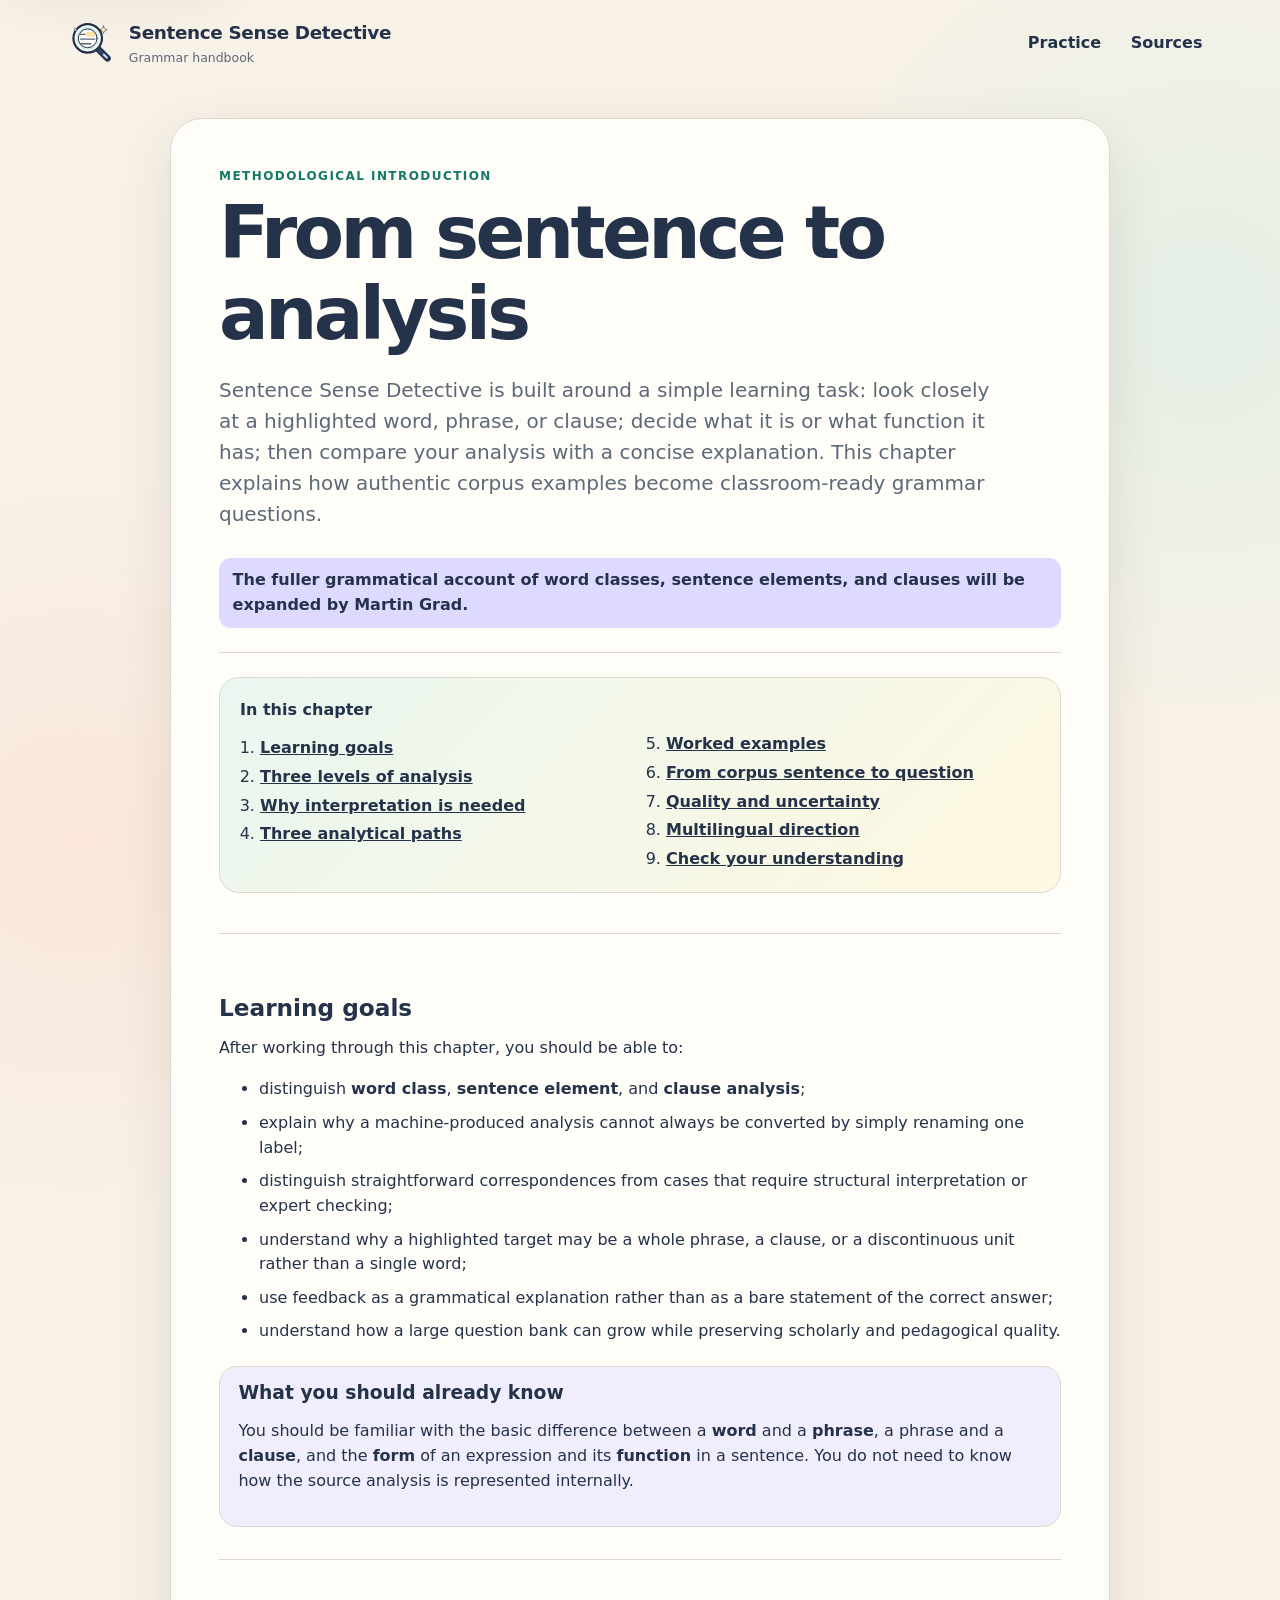
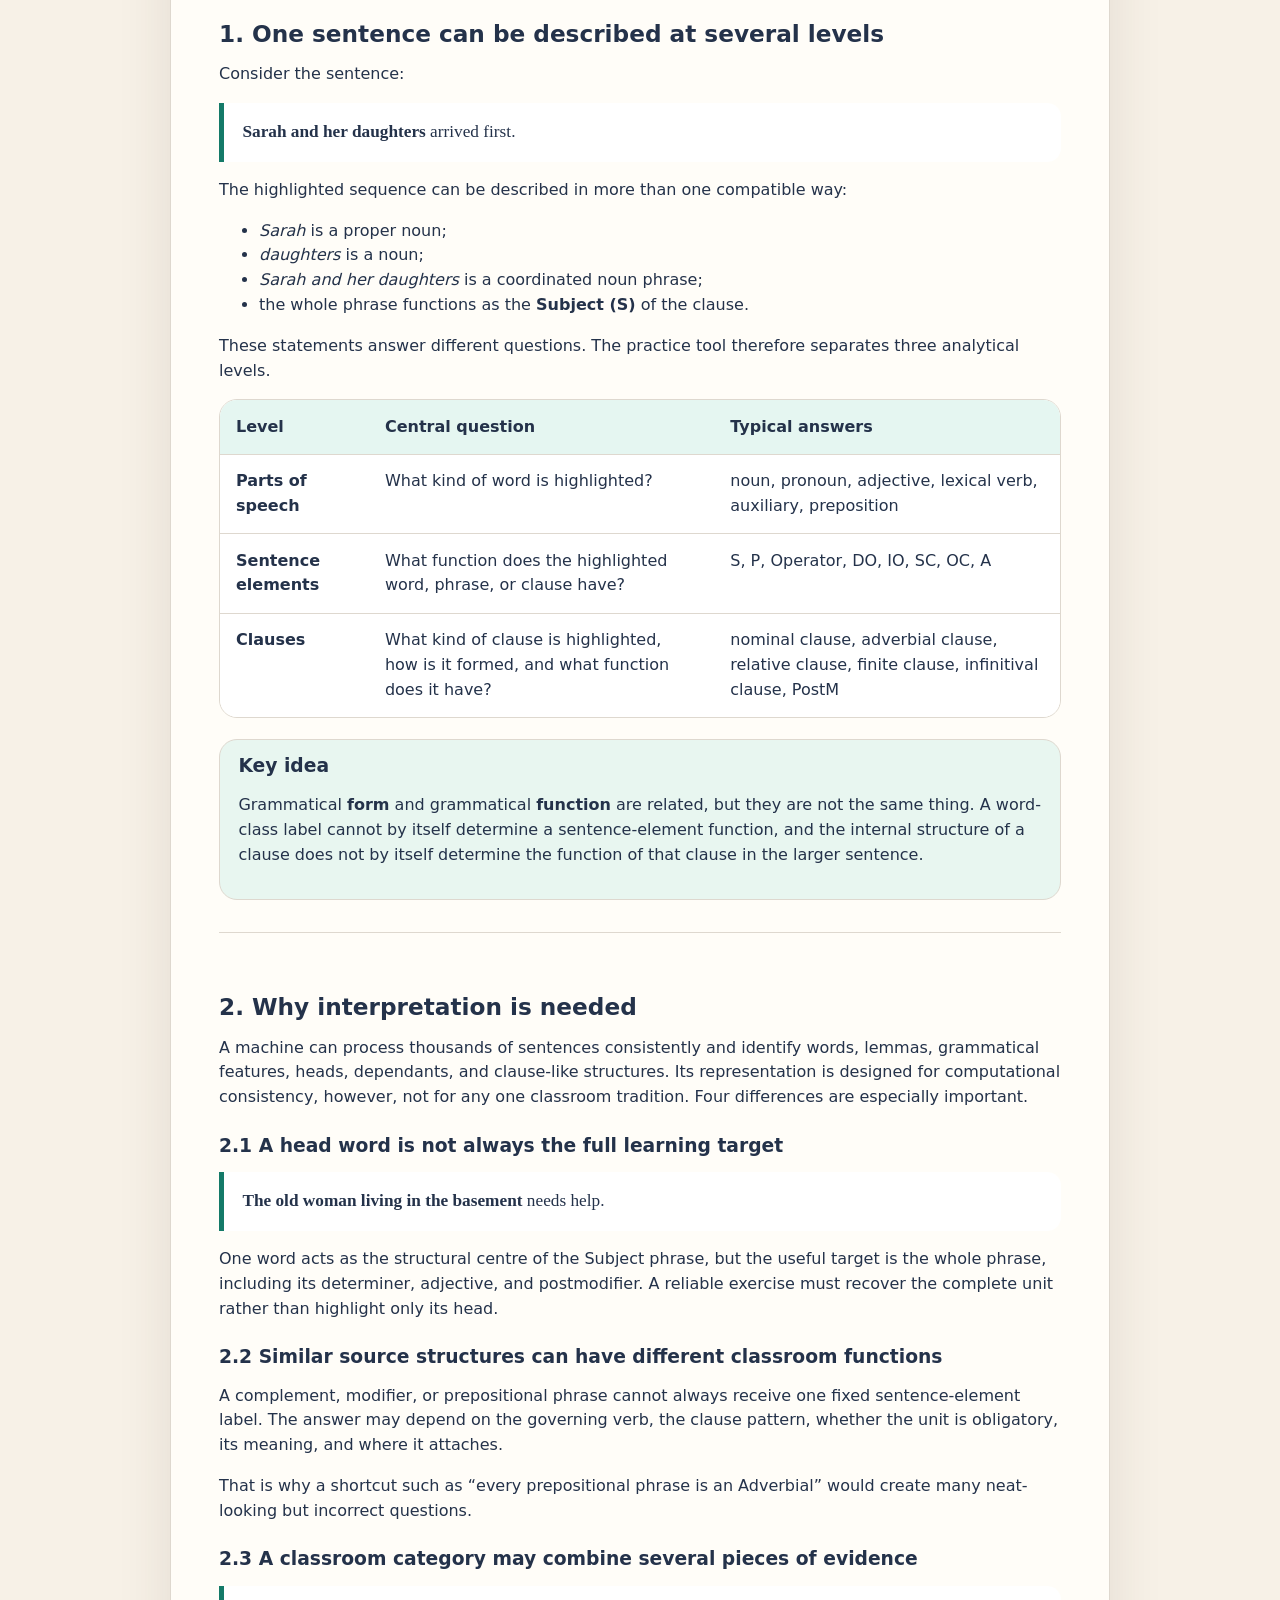
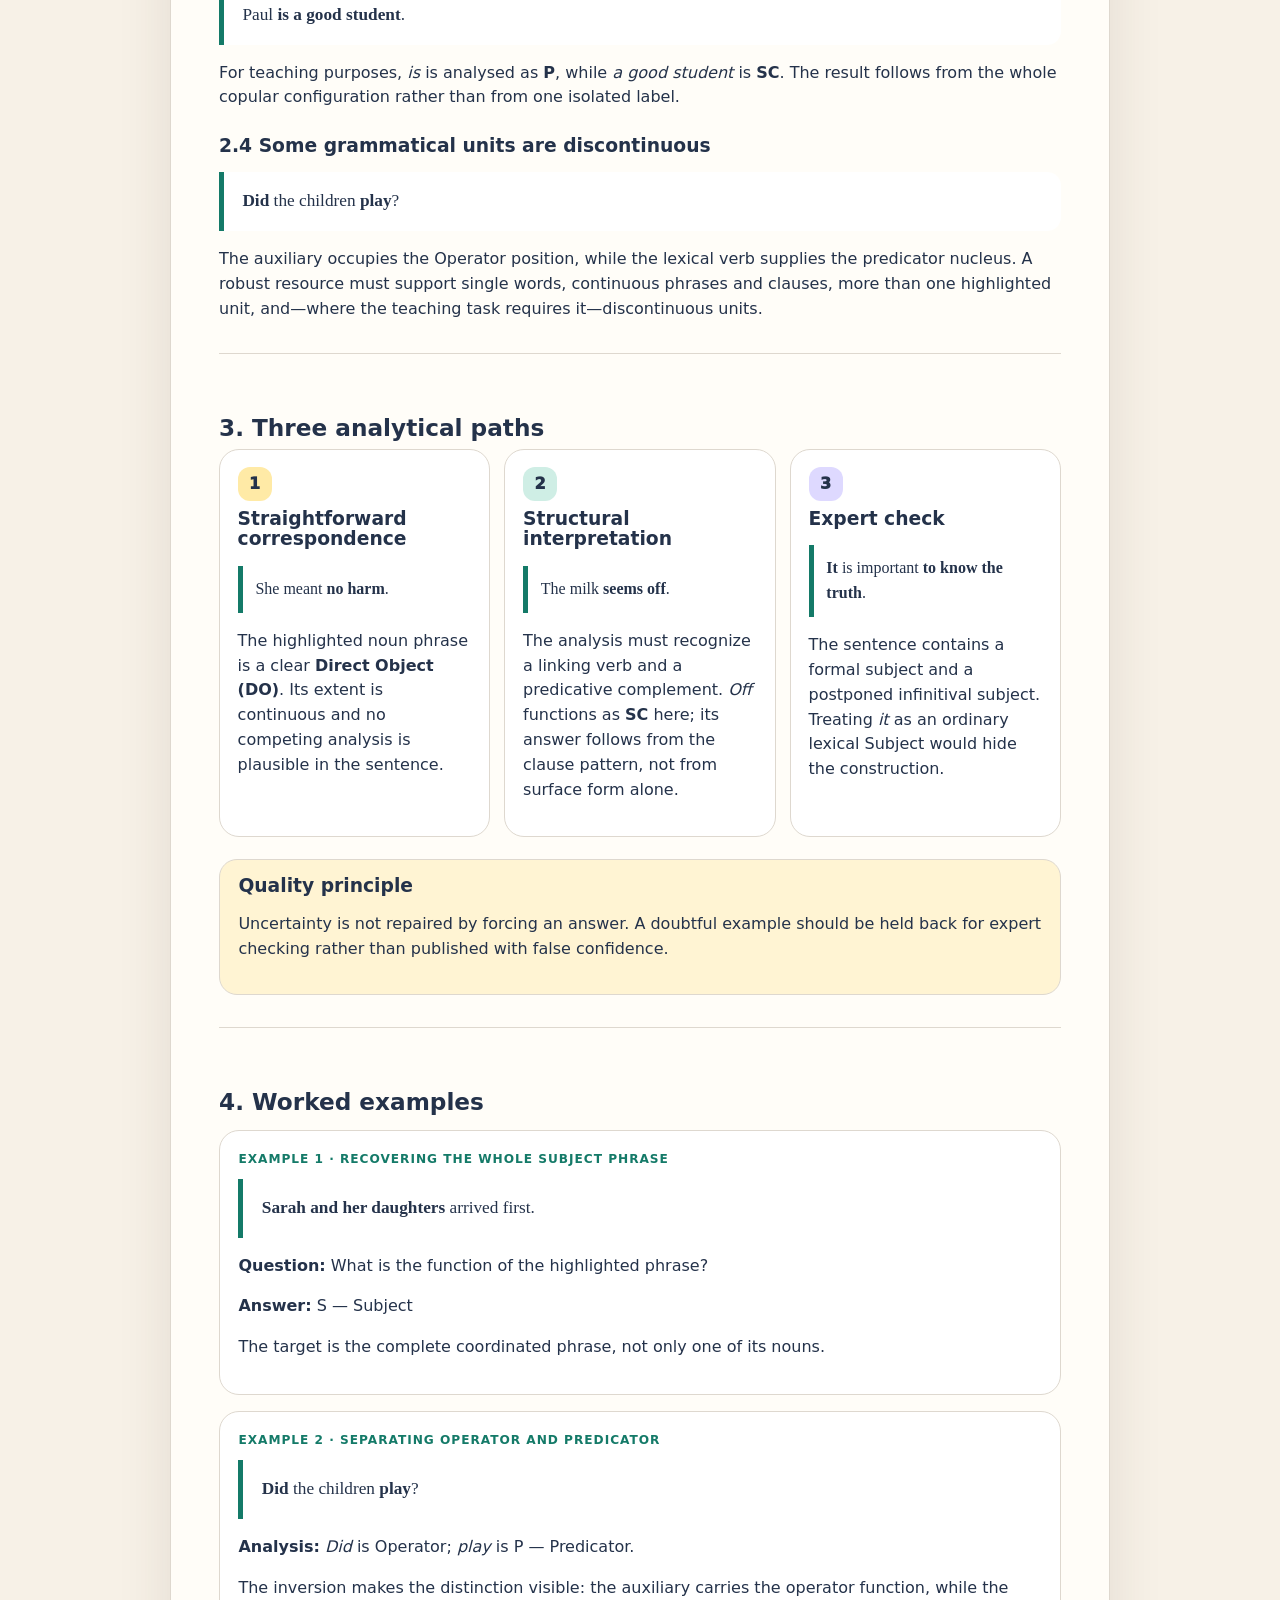
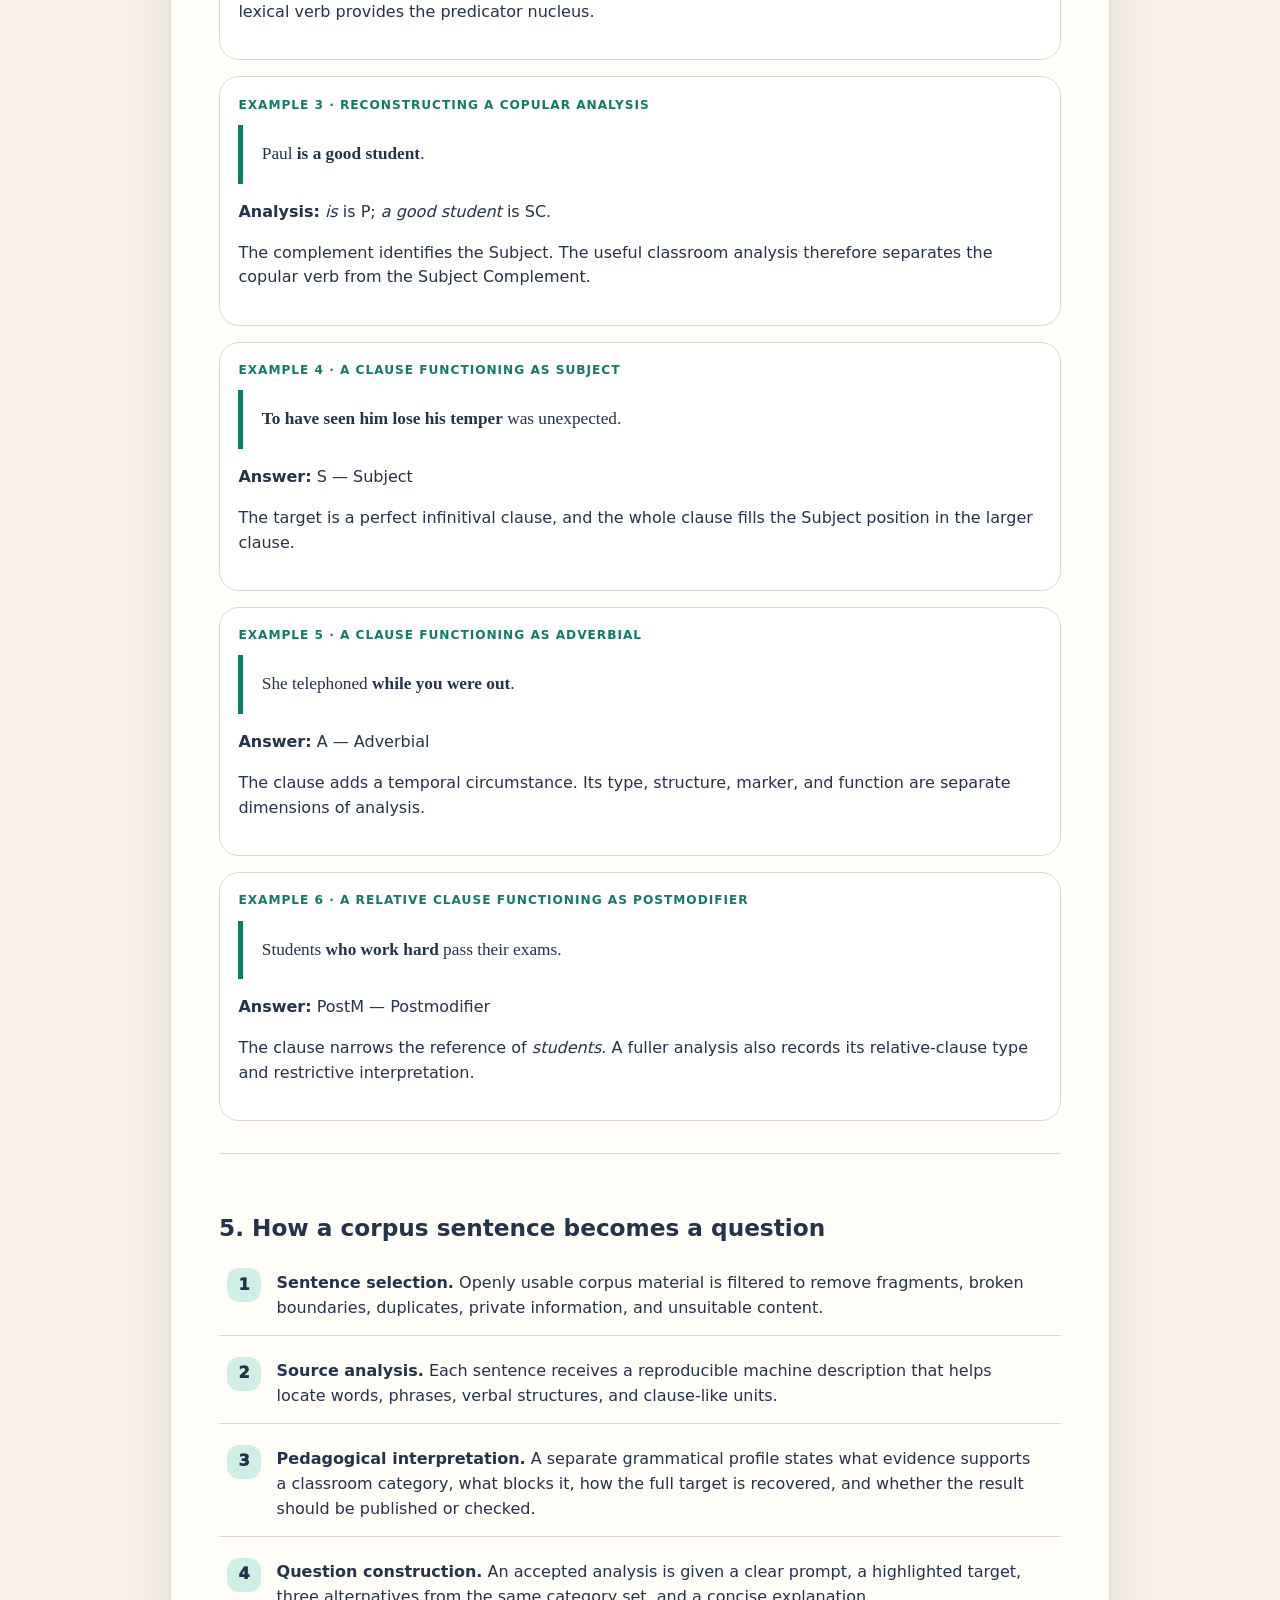
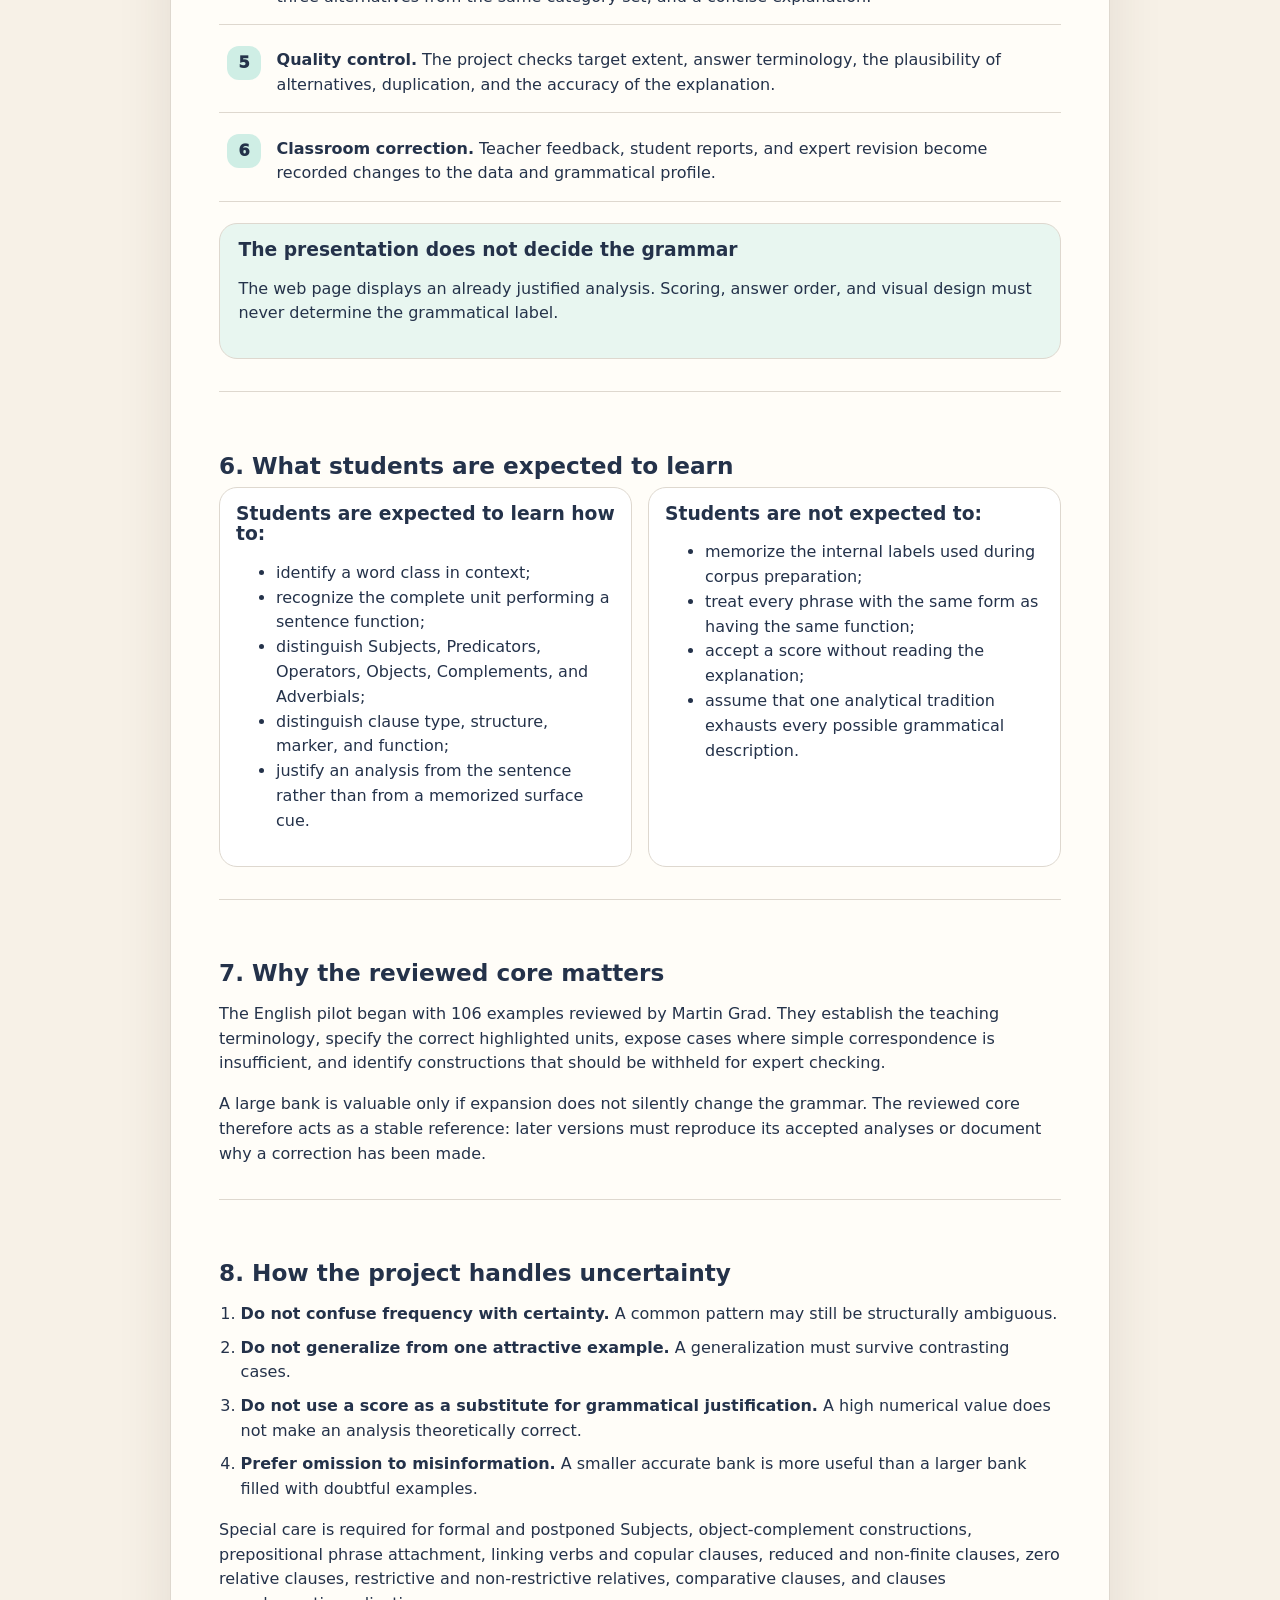
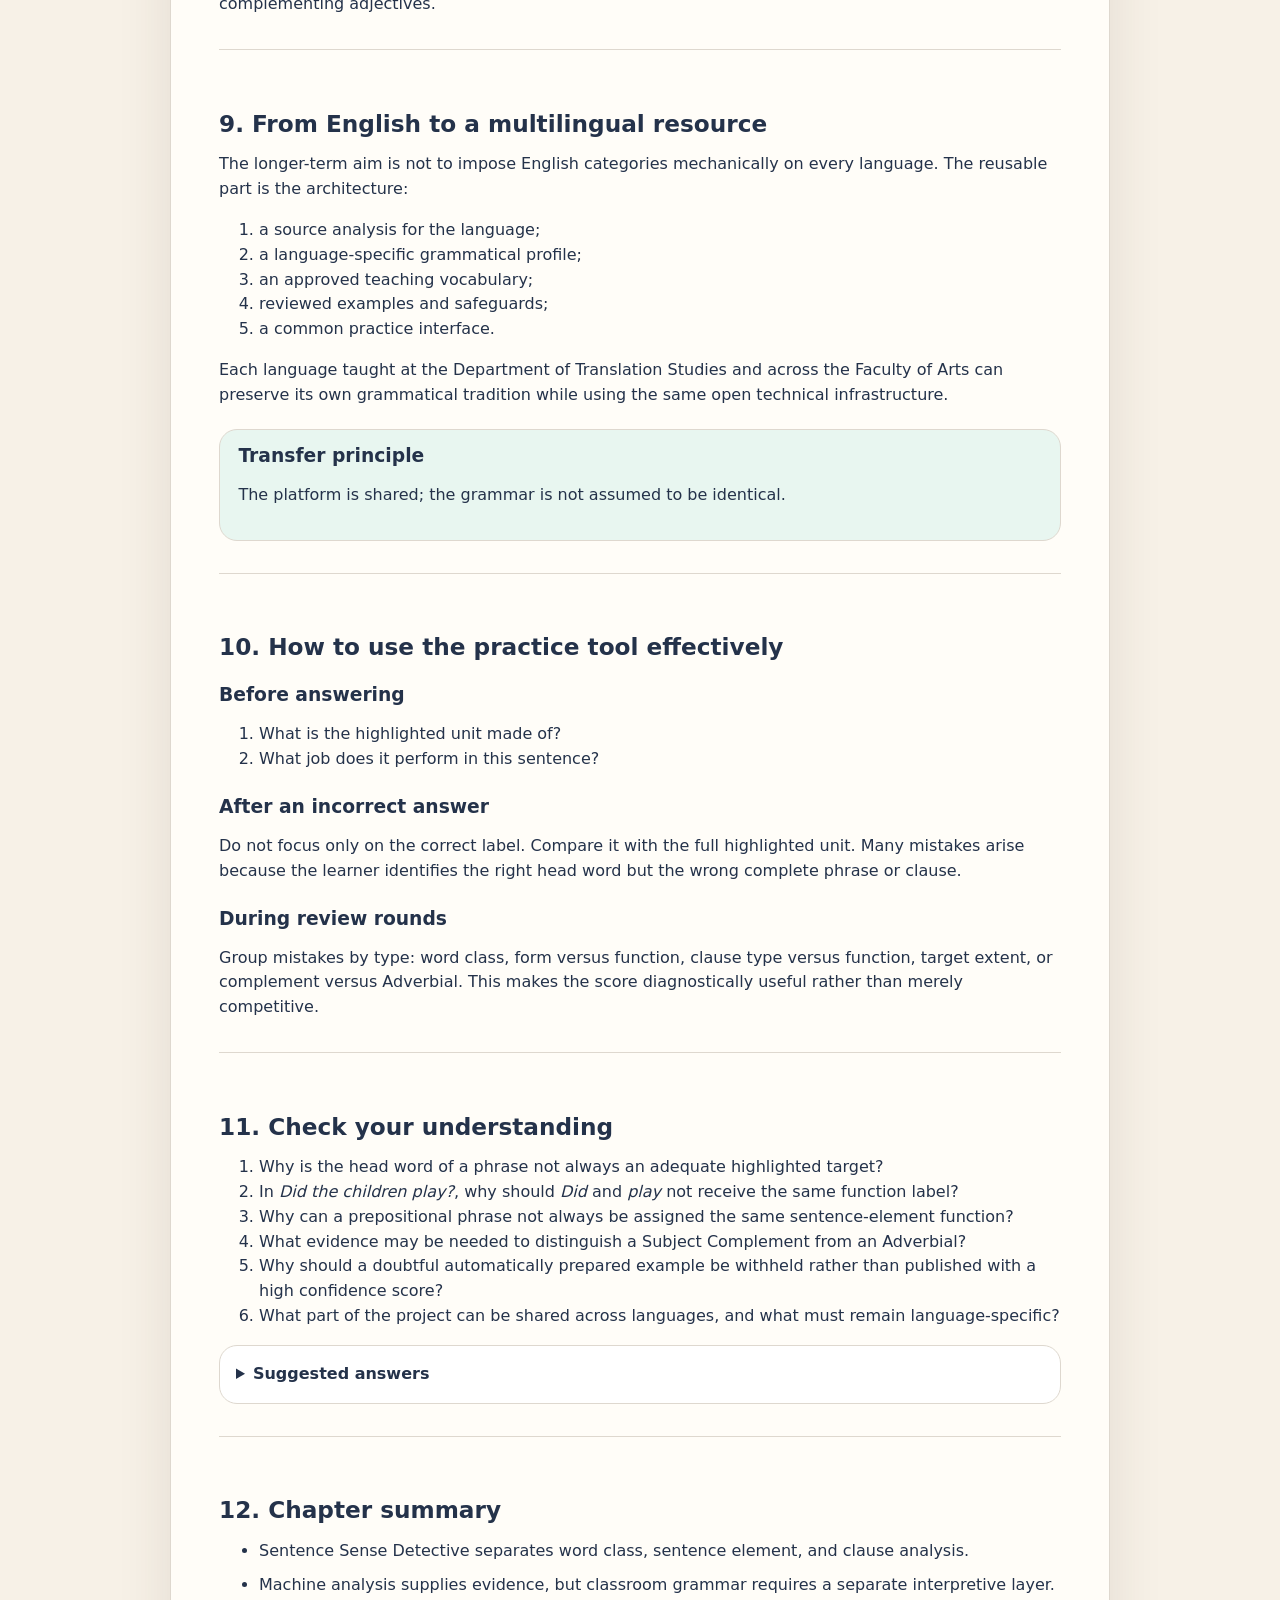
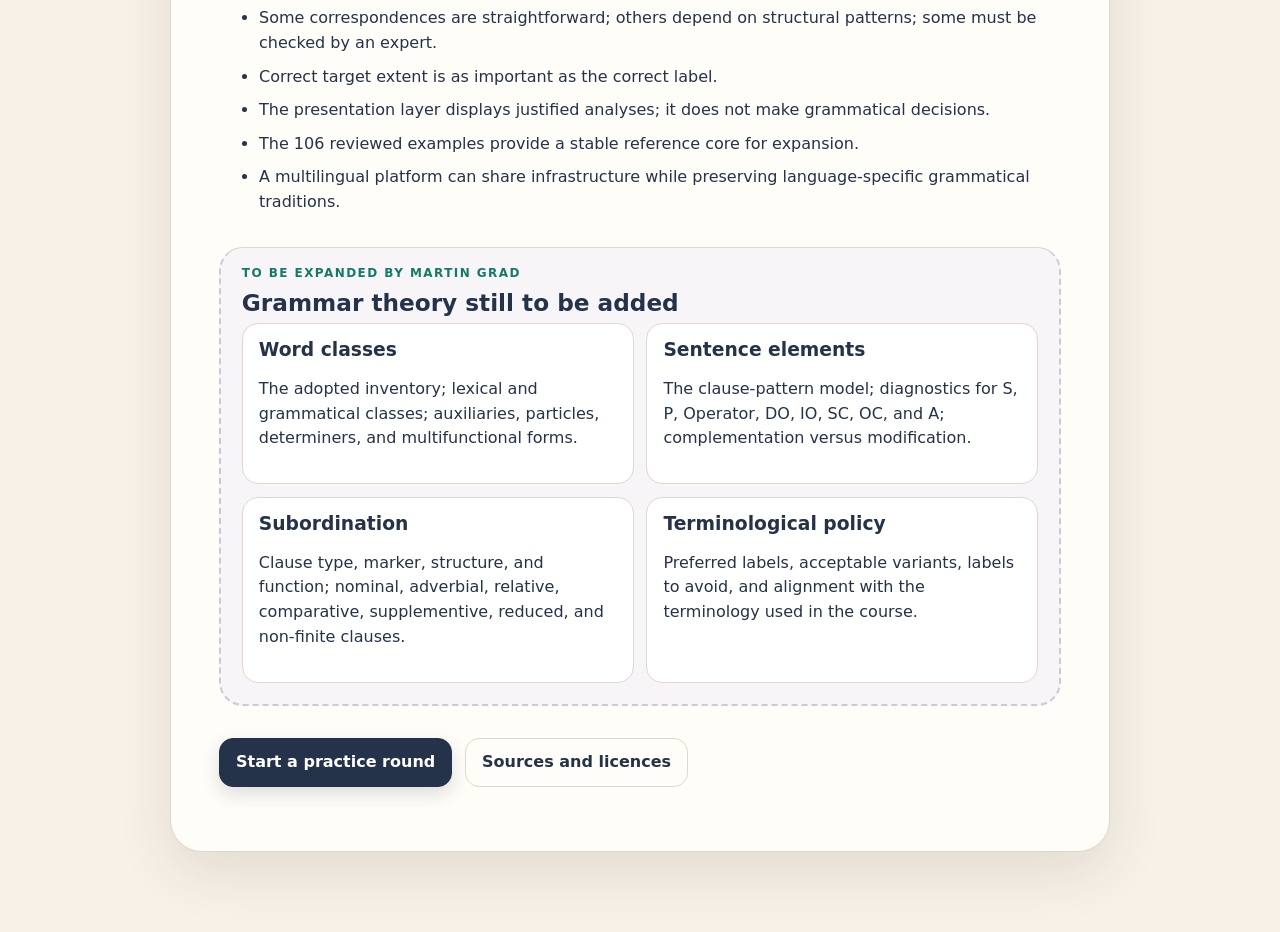
==== docs/handbook.html @ 8dfb4941 "Add student-facing grammar handbook" ====
<!doctype html>
<html lang="en">
<head>
  <meta charset="utf-8">
  <meta name="viewport" content="width=device-width, initial-scale=1">
  <meta name="description" content="A concise grammar handbook for Sentence Sense Detective: analytical levels, worked examples, quality principles, and study guidance.">
  <meta name="theme-color" content="#24324a">
  <title>Grammar handbook · Sentence Sense Detective</title>
  <link rel="icon" href="assets/brand/favicon.svg" type="image/svg+xml">
  <link rel="icon" href="assets/brand/favicon-32x32.png" sizes="32x32" type="image/png">
  <link rel="icon" href="assets/brand/favicon-16x16.png" sizes="16x16" type="image/png">
  <link rel="apple-touch-icon" href="assets/brand/apple-touch-icon.png">
  <link rel="manifest" href="assets/brand/site.webmanifest">
  <link rel="stylesheet" href="assets/styles.css?v=1.0.0">
  <link rel="stylesheet" href="assets/handbook.css?v=1.0.0">
</head>
<body>
  <a class="skip-link" href="#main">Skip to the handbook</a>

  <header class="topbar">
    <a class="brand" href="index.html" aria-label="Sentence Sense Detective home">
      <span class="brand-mark" aria-hidden="true">
        <img src="assets/brand/logo-mark.svg" alt="" width="48" height="48">
      </span>
      <span>
        <strong>Sentence Sense Detective</strong>
        <small>Grammar handbook</small>
      </span>
    </a>
    <div class="topbar-actions">
      <a class="text-button handbook-link" href="index.html">Practice</a>
      <a class="text-button handbook-link" href="credits.html">Sources</a>
    </div>
  </header>

  <main id="main" tabindex="-1">
    <article class="credits-card handbook-card">
      <header class="chapter-header">
        <p class="eyebrow">Methodological introduction</p>
        <h1>From sentence to analysis</h1>
        <p class="chapter-lead">Sentence Sense Detective is built around a simple learning task: look closely at a highlighted word, phrase, or clause; decide what it is or what function it has; then compare your analysis with a concise explanation. This chapter explains how authentic corpus examples become classroom-ready grammar questions.</p>
        <p class="chapter-note">The fuller grammatical account of word classes, sentence elements, and clauses will be expanded by Martin Grad.</p>
      </header>

      <nav class="chapter-nav" aria-label="Handbook contents">
        <strong>In this chapter</strong>
        <ol>
          <li><a href="#goals">Learning goals</a></li>
          <li><a href="#levels">Three levels of analysis</a></li>
          <li><a href="#interpretation">Why interpretation is needed</a></li>
          <li><a href="#paths">Three analytical paths</a></li>
          <li><a href="#examples">Worked examples</a></li>
          <li><a href="#workflow">From corpus sentence to question</a></li>
          <li><a href="#uncertainty">Quality and uncertainty</a></li>
          <li><a href="#multilingual">Multilingual direction</a></li>
          <li><a href="#self-check">Check your understanding</a></li>
        </ol>
      </nav>

      <section id="goals">
        <h2>Learning goals</h2>
        <p>After working through this chapter, you should be able to:</p>
        <ul class="goal-list">
          <li>distinguish <strong>word class</strong>, <strong>sentence element</strong>, and <strong>clause analysis</strong>;</li>
          <li>explain why a machine-produced analysis cannot always be converted by simply renaming one label;</li>
          <li>distinguish straightforward correspondences from cases that require structural interpretation or expert checking;</li>
          <li>understand why a highlighted target may be a whole phrase, a clause, or a discontinuous unit rather than a single word;</li>
          <li>use feedback as a grammatical explanation rather than as a bare statement of the correct answer;</li>
          <li>understand how a large question bank can grow while preserving scholarly and pedagogical quality.</li>
        </ul>

        <aside class="chapter-box reminder-box">
          <h3>What you should already know</h3>
          <p>You should be familiar with the basic difference between a <strong>word</strong> and a <strong>phrase</strong>, a phrase and a <strong>clause</strong>, and the <strong>form</strong> of an expression and its <strong>function</strong> in a sentence. You do not need to know how the source analysis is represented internally.</p>
        </aside>
      </section>

      <section id="levels">
        <h2>1. One sentence can be described at several levels</h2>
        <p>Consider the sentence:</p>
        <blockquote><strong>Sarah and her daughters</strong> arrived first.</blockquote>
        <p>The highlighted sequence can be described in more than one compatible way:</p>
        <ul>
          <li><em>Sarah</em> is a proper noun;</li>
          <li><em>daughters</em> is a noun;</li>
          <li><em>Sarah and her daughters</em> is a coordinated noun phrase;</li>
          <li>the whole phrase functions as the <strong>Subject (S)</strong> of the clause.</li>
        </ul>
        <p>These statements answer different questions. The practice tool therefore separates three analytical levels.</p>

        <div class="table-wrap" role="region" aria-label="Analytical levels" tabindex="0">
          <table class="handbook-table">
            <thead>
              <tr><th>Level</th><th>Central question</th><th>Typical answers</th></tr>
            </thead>
            <tbody>
              <tr><td><strong>Parts of speech</strong></td><td>What kind of word is highlighted?</td><td>noun, pronoun, adjective, lexical verb, auxiliary, preposition</td></tr>
              <tr><td><strong>Sentence elements</strong></td><td>What function does the highlighted word, phrase, or clause have?</td><td>S, P, Operator, DO, IO, SC, OC, A</td></tr>
              <tr><td><strong>Clauses</strong></td><td>What kind of clause is highlighted, how is it formed, and what function does it have?</td><td>nominal clause, adverbial clause, relative clause, finite clause, infinitival clause, PostM</td></tr>
            </tbody>
          </table>
        </div>

        <aside class="chapter-box key-box">
          <h3>Key idea</h3>
          <p>Grammatical <strong>form</strong> and grammatical <strong>function</strong> are related, but they are not the same thing. A word-class label cannot by itself determine a sentence-element function, and the internal structure of a clause does not by itself determine the function of that clause in the larger sentence.</p>
        </aside>
      </section>

      <section id="interpretation">
        <h2>2. Why interpretation is needed</h2>
        <p>A machine can process thousands of sentences consistently and identify words, lemmas, grammatical features, heads, dependants, and clause-like structures. Its representation is designed for computational consistency, however, not for any one classroom tradition. Four differences are especially important.</p>

        <h3>2.1 A head word is not always the full learning target</h3>
        <blockquote><strong>The old woman living in the basement</strong> needs help.</blockquote>
        <p>One word acts as the structural centre of the Subject phrase, but the useful target is the whole phrase, including its determiner, adjective, and postmodifier. A reliable exercise must recover the complete unit rather than highlight only its head.</p>

        <h3>2.2 Similar source structures can have different classroom functions</h3>
        <p>A complement, modifier, or prepositional phrase cannot always receive one fixed sentence-element label. The answer may depend on the governing verb, the clause pattern, whether the unit is obligatory, its meaning, and where it attaches.</p>
        <p>That is why a shortcut such as “every prepositional phrase is an Adverbial” would create many neat-looking but incorrect questions.</p>

        <h3>2.3 A classroom category may combine several pieces of evidence</h3>
        <blockquote>Paul <strong>is</strong> <strong>a good student</strong>.</blockquote>
        <p>For teaching purposes, <em>is</em> is analysed as <strong>P</strong>, while <em>a good student</em> is <strong>SC</strong>. The result follows from the whole copular configuration rather than from one isolated label.</p>

        <h3>2.4 Some grammatical units are discontinuous</h3>
        <blockquote><strong>Did</strong> the children <strong>play</strong>?</blockquote>
        <p>The auxiliary occupies the Operator position, while the lexical verb supplies the predicator nucleus. A robust resource must support single words, continuous phrases and clauses, more than one highlighted unit, and—where the teaching task requires it—discontinuous units.</p>
      </section>

      <section id="paths">
        <h2>3. Three analytical paths</h2>
        <div class="path-grid">
          <article class="path-card">
            <span class="path-number">1</span>
            <h3>Straightforward correspondence</h3>
            <blockquote>She meant <strong>no harm</strong>.</blockquote>
            <p>The highlighted noun phrase is a clear <strong>Direct Object (DO)</strong>. Its extent is continuous and no competing analysis is plausible in the sentence.</p>
          </article>
          <article class="path-card">
            <span class="path-number">2</span>
            <h3>Structural interpretation</h3>
            <blockquote>The milk <strong>seems</strong> <strong>off</strong>.</blockquote>
            <p>The analysis must recognize a linking verb and a predicative complement. <em>Off</em> functions as <strong>SC</strong> here; its answer follows from the clause pattern, not from surface form alone.</p>
          </article>
          <article class="path-card">
            <span class="path-number">3</span>
            <h3>Expert check</h3>
            <blockquote><strong>It</strong> is important <strong>to know the truth</strong>.</blockquote>
            <p>The sentence contains a formal subject and a postponed infinitival subject. Treating <em>it</em> as an ordinary lexical Subject would hide the construction.</p>
          </article>
        </div>

        <aside class="chapter-box caution-box">
          <h3>Quality principle</h3>
          <p>Uncertainty is not repaired by forcing an answer. A doubtful example should be held back for expert checking rather than published with false confidence.</p>
        </aside>
      </section>

      <section id="examples">
        <h2>4. Worked examples</h2>

        <article class="worked-example">
          <p class="example-label">Example 1 · Recovering the whole Subject phrase</p>
          <blockquote><strong>Sarah and her daughters</strong> arrived first.</blockquote>
          <p><strong>Question:</strong> What is the function of the highlighted phrase?</p>
          <p><strong>Answer:</strong> S — Subject</p>
          <p>The target is the complete coordinated phrase, not only one of its nouns.</p>
        </article>

        <article class="worked-example">
          <p class="example-label">Example 2 · Separating Operator and Predicator</p>
          <blockquote><strong>Did</strong> the children <strong>play</strong>?</blockquote>
          <p><strong>Analysis:</strong> <em>Did</em> is Operator; <em>play</em> is P — Predicator.</p>
          <p>The inversion makes the distinction visible: the auxiliary carries the operator function, while the lexical verb provides the predicator nucleus.</p>
        </article>

        <article class="worked-example">
          <p class="example-label">Example 3 · Reconstructing a copular analysis</p>
          <blockquote>Paul <strong>is</strong> <strong>a good student</strong>.</blockquote>
          <p><strong>Analysis:</strong> <em>is</em> is P; <em>a good student</em> is SC.</p>
          <p>The complement identifies the Subject. The useful classroom analysis therefore separates the copular verb from the Subject Complement.</p>
        </article>

        <article class="worked-example">
          <p class="example-label">Example 4 · A clause functioning as Subject</p>
          <blockquote><strong>To have seen him lose his temper</strong> was unexpected.</blockquote>
          <p><strong>Answer:</strong> S — Subject</p>
          <p>The target is a perfect infinitival clause, and the whole clause fills the Subject position in the larger clause.</p>
        </article>

        <article class="worked-example">
          <p class="example-label">Example 5 · A clause functioning as Adverbial</p>
          <blockquote>She telephoned <strong>while you were out</strong>.</blockquote>
          <p><strong>Answer:</strong> A — Adverbial</p>
          <p>The clause adds a temporal circumstance. Its type, structure, marker, and function are separate dimensions of analysis.</p>
        </article>

        <article class="worked-example">
          <p class="example-label">Example 6 · A relative clause functioning as Postmodifier</p>
          <blockquote>Students <strong>who work hard</strong> pass their exams.</blockquote>
          <p><strong>Answer:</strong> PostM — Postmodifier</p>
          <p>The clause narrows the reference of <em>students</em>. A fuller analysis also records its relative-clause type and restrictive interpretation.</p>
        </article>
      </section>

      <section id="workflow">
        <h2>5. How a corpus sentence becomes a question</h2>
        <ol class="stage-list">
          <li><strong>Sentence selection.</strong> Openly usable corpus material is filtered to remove fragments, broken boundaries, duplicates, private information, and unsuitable content.</li>
          <li><strong>Source analysis.</strong> Each sentence receives a reproducible machine description that helps locate words, phrases, verbal structures, and clause-like units.</li>
          <li><strong>Pedagogical interpretation.</strong> A separate grammatical profile states what evidence supports a classroom category, what blocks it, how the full target is recovered, and whether the result should be published or checked.</li>
          <li><strong>Question construction.</strong> An accepted analysis is given a clear prompt, a highlighted target, three alternatives from the same category set, and a concise explanation.</li>
          <li><strong>Quality control.</strong> The project checks target extent, answer terminology, the plausibility of alternatives, duplication, and the accuracy of the explanation.</li>
          <li><strong>Classroom correction.</strong> Teacher feedback, student reports, and expert revision become recorded changes to the data and grammatical profile.</li>
        </ol>

        <aside class="chapter-box key-box">
          <h3>The presentation does not decide the grammar</h3>
          <p>The web page displays an already justified analysis. Scoring, answer order, and visual design must never determine the grammatical label.</p>
        </aside>
      </section>

      <section>
        <h2>6. What students are expected to learn</h2>
        <div class="two-column-list">
          <div>
            <h3>Students are expected to learn how to:</h3>
            <ul>
              <li>identify a word class in context;</li>
              <li>recognize the complete unit performing a sentence function;</li>
              <li>distinguish Subjects, Predicators, Operators, Objects, Complements, and Adverbials;</li>
              <li>distinguish clause type, structure, marker, and function;</li>
              <li>justify an analysis from the sentence rather than from a memorized surface cue.</li>
            </ul>
          </div>
          <div>
            <h3>Students are not expected to:</h3>
            <ul>
              <li>memorize the internal labels used during corpus preparation;</li>
              <li>treat every phrase with the same form as having the same function;</li>
              <li>accept a score without reading the explanation;</li>
              <li>assume that one analytical tradition exhausts every possible grammatical description.</li>
            </ul>
          </div>
        </div>
      </section>

      <section>
        <h2>7. Why the reviewed core matters</h2>
        <p>The English pilot began with 106 examples reviewed by Martin Grad. They establish the teaching terminology, specify the correct highlighted units, expose cases where simple correspondence is insufficient, and identify constructions that should be withheld for expert checking.</p>
        <p>A large bank is valuable only if expansion does not silently change the grammar. The reviewed core therefore acts as a stable reference: later versions must reproduce its accepted analyses or document why a correction has been made.</p>
      </section>

      <section id="uncertainty">
        <h2>8. How the project handles uncertainty</h2>
        <ol class="principle-list">
          <li><strong>Do not confuse frequency with certainty.</strong> A common pattern may still be structurally ambiguous.</li>
          <li><strong>Do not generalize from one attractive example.</strong> A generalization must survive contrasting cases.</li>
          <li><strong>Do not use a score as a substitute for grammatical justification.</strong> A high numerical value does not make an analysis theoretically correct.</li>
          <li><strong>Prefer omission to misinformation.</strong> A smaller accurate bank is more useful than a larger bank filled with doubtful examples.</li>
        </ol>
        <p>Special care is required for formal and postponed Subjects, object-complement constructions, prepositional phrase attachment, linking verbs and copular clauses, reduced and non-finite clauses, zero relative clauses, restrictive and non-restrictive relatives, comparative clauses, and clauses complementing adjectives.</p>
      </section>

      <section id="multilingual">
        <h2>9. From English to a multilingual resource</h2>
        <p>The longer-term aim is not to impose English categories mechanically on every language. The reusable part is the architecture:</p>
        <ol>
          <li>a source analysis for the language;</li>
          <li>a language-specific grammatical profile;</li>
          <li>an approved teaching vocabulary;</li>
          <li>reviewed examples and safeguards;</li>
          <li>a common practice interface.</li>
        </ol>
        <p>Each language taught at the Department of Translation Studies and across the Faculty of Arts can preserve its own grammatical tradition while using the same open technical infrastructure.</p>
        <aside class="chapter-box key-box">
          <h3>Transfer principle</h3>
          <p>The platform is shared; the grammar is not assumed to be identical.</p>
        </aside>
      </section>

      <section>
        <h2>10. How to use the practice tool effectively</h2>
        <h3>Before answering</h3>
        <ol>
          <li>What is the highlighted unit made of?</li>
          <li>What job does it perform in this sentence?</li>
        </ol>
        <h3>After an incorrect answer</h3>
        <p>Do not focus only on the correct label. Compare it with the full highlighted unit. Many mistakes arise because the learner identifies the right head word but the wrong complete phrase or clause.</p>
        <h3>During review rounds</h3>
        <p>Group mistakes by type: word class, form versus function, clause type versus function, target extent, or complement versus Adverbial. This makes the score diagnostically useful rather than merely competitive.</p>
      </section>

      <section id="self-check">
        <h2>11. Check your understanding</h2>
        <ol>
          <li>Why is the head word of a phrase not always an adequate highlighted target?</li>
          <li>In <em>Did the children play?</em>, why should <em>Did</em> and <em>play</em> not receive the same function label?</li>
          <li>Why can a prepositional phrase not always be assigned the same sentence-element function?</li>
          <li>What evidence may be needed to distinguish a Subject Complement from an Adverbial?</li>
          <li>Why should a doubtful automatically prepared example be withheld rather than published with a high confidence score?</li>
          <li>What part of the project can be shared across languages, and what must remain language-specific?</li>
        </ol>
        <details class="answer-details">
          <summary>Suggested answers</summary>
          <ol>
            <li>The pedagogical unit is often the full phrase, including modifiers and complements, while the source analysis may identify only its head.</li>
            <li><em>Did</em> occupies the Operator position, while <em>play</em> is the lexical Predicator.</li>
            <li>Its function depends on attachment, the governing verb, obligatoriness, meaning, and the wider clause structure.</li>
            <li>The governing verb, the relationship between the phrase and the Subject, and the role of the phrase in completing the clause pattern.</li>
            <li>A numerical score describes system behaviour, not grammatical truth; uncertain constructions require expert judgement.</li>
            <li>The corpus-processing and practice architecture can be shared, while terminology, constructions, reviewed examples, and explanations must be developed for each language.</li>
          </ol>
        </details>
      </section>

      <section>
        <h2>12. Chapter summary</h2>
        <ul class="summary-list">
          <li>Sentence Sense Detective separates word class, sentence element, and clause analysis.</li>
          <li>Machine analysis supplies evidence, but classroom grammar requires a separate interpretive layer.</li>
          <li>Some correspondences are straightforward; others depend on structural patterns; some must be checked by an expert.</li>
          <li>Correct target extent is as important as the correct label.</li>
          <li>The presentation layer displays justified analyses; it does not make grammatical decisions.</li>
          <li>The 106 reviewed examples provide a stable reference core for expansion.</li>
          <li>A multilingual platform can share infrastructure while preserving language-specific grammatical traditions.</li>
        </ul>
      </section>

      <section class="martin-section">
        <p class="eyebrow">To be expanded by Martin Grad</p>
        <h2>Grammar theory still to be added</h2>
        <div class="martin-grid">
          <article><h3>Word classes</h3><p>The adopted inventory; lexical and grammatical classes; auxiliaries, particles, determiners, and multifunctional forms.</p></article>
          <article><h3>Sentence elements</h3><p>The clause-pattern model; diagnostics for S, P, Operator, DO, IO, SC, OC, and A; complementation versus modification.</p></article>
          <article><h3>Subordination</h3><p>Clause type, marker, structure, and function; nominal, adverbial, relative, comparative, supplementive, reduced, and non-finite clauses.</p></article>
          <article><h3>Terminological policy</h3><p>Preferred labels, acceptable variants, labels to avoid, and alignment with the terminology used in the course.</p></article>
        </div>
      </section>

      <p class="chapter-actions">
        <a class="primary-button inline-button" href="index.html">Start a practice round</a>
        <a class="secondary-button inline-button" href="credits.html">Sources and licences</a>
      </p>
    </article>
  </main>
</body>
</html>
---- docs/assets/styles.css ----
:root {
  --ink: #24324a;
  --ink-soft: #5d6878;
  --paper: #fffdf8;
  --canvas: #f7f1e7;
  --navy: #24324a;
  --navy-2: #314767;
  --mint: #cfeee5;
  --mint-strong: #147a68;
  --peach: #ffd8c8;
  --peach-strong: #a54525;
  --yellow: #ffeaa6;
  --lavender: #ded9ff;
  --line: #ded8cf;
  --correct: #16725f;
  --correct-soft: #e4f6f0;
  --wrong: #a63d3d;
  --wrong-soft: #fdeaea;
  --shadow: 0 20px 55px rgba(63, 48, 32, 0.11);
  --radius: 24px;
}

* { box-sizing: border-box; }
html { scroll-behavior: smooth; }
body {
  margin: 0;
  min-width: 0;
  min-height: 100vh;
  background:
    radial-gradient(circle at 6% 8%, rgba(255, 216, 200, .42), transparent 23rem),
    radial-gradient(circle at 94% 3%, rgba(207, 238, 229, .48), transparent 25rem),
    var(--canvas);
  color: var(--ink);
  font-family: ui-rounded, "SF Pro Rounded", "Segoe UI", system-ui, -apple-system, BlinkMacSystemFont, sans-serif;
  line-height: 1.55;
}
button { font: inherit; }
button, a { -webkit-tap-highlight-color: transparent; }
button { cursor: pointer; }
button:focus-visible, a:focus-visible { outline: 3px solid rgba(36, 50, 74, .28); outline-offset: 3px; }
[hidden] { display: none !important; }

.skip-link {
  position: fixed;
  left: 1rem;
  top: -5rem;
  z-index: 1000;
  border-radius: 12px;
  background: var(--paper);
  color: var(--ink);
  padding: .75rem 1rem;
  box-shadow: var(--shadow);
}
.skip-link:focus { top: 1rem; }

.topbar {
  max-width: 1240px;
  margin: 0 auto;
  padding: 1.2rem clamp(1rem, 4vw, 3rem);
  display: flex;
  align-items: center;
  justify-content: space-between;
  gap: 1rem;
}
.brand {
  display: inline-flex;
  align-items: center;
  gap: .8rem;
  color: inherit;
  text-decoration: none;
}
.brand-mark {
  width: 48px;
  height: 48px;
  display: block;
  flex: 0 0 48px;
  background: transparent;
  border-radius: 0;
  box-shadow: none;
}
.brand-mark img { display: block; width: 100%; height: 100%; }
.brand strong { display: block; font-size: 1.15rem; letter-spacing: -.02em; }
.brand small { display: block; color: var(--ink-soft); font-size: .78rem; }
.topbar-actions { display: flex; align-items: center; gap: .65rem; }
.language-pill {
  padding: .4rem .7rem;
  border-radius: 999px;
  background: rgba(255, 255, 255, .7);
  border: 1px solid var(--line);
  color: var(--ink-soft);
  font-weight: 800;
  font-size: .78rem;
}
.text-button {
  border: 0;
  background: transparent;
  color: var(--navy);
  padding: .5rem .6rem;
  font-weight: 800;
  border-radius: 10px;
}
.text-button:hover { background: rgba(36, 50, 74, .07); }
.text-button.danger { color: var(--wrong); }

main { max-width: 1180px; margin: 0 auto; padding: 1rem clamp(1rem, 4vw, 3rem) 5rem; }
.view { animation: fade-in .22s ease-out both; }
@keyframes fade-in { from { opacity: 0; transform: translateY(4px); } to { opacity: 1; transform: none; } }

.hero {
  min-height: 390px;
  display: grid;
  grid-template-columns: minmax(0, 1.3fr) minmax(260px, .7fr);
  align-items: center;
  gap: 2rem;
  padding: clamp(2rem, 6vw, 4.5rem);
  border: 1px solid rgba(36, 50, 74, .08);
  border-radius: 38px;
  background: linear-gradient(135deg, #fffdf8 0%, #fff8ee 55%, #f2fbf7 100%);
  box-shadow: var(--shadow);
  overflow: hidden;
  position: relative;
}
.hero::before {
  content: "";
  position: absolute;
  width: 240px;
  height: 240px;
  border: 3px dashed rgba(36, 50, 74, .09);
  border-radius: 50%;
  right: -80px;
  bottom: -100px;
}
.eyebrow {
  margin: 0 0 .45rem;
  color: var(--mint-strong);
  text-transform: uppercase;
  letter-spacing: .12em;
  font-size: .75rem;
  font-weight: 900;
}
h1, h2, h3 { line-height: 1.1; }
.hero h1 {
  margin: 0;
  max-width: 750px;
  font-size: clamp(2.8rem, 7vw, 5.7rem);
  letter-spacing: -.06em;
}
.hero-copy {
  margin: 1.2rem 0 0;
  max-width: 660px;
  color: var(--ink-soft);
  font-size: clamp(1.05rem, 2vw, 1.3rem);
}
.hero-doodle { position: relative; min-height: 230px; }
.doodle-card {
  position: absolute;
  display: grid;
  place-items: center;
  width: 108px;
  height: 108px;
  border-radius: 28px;
  font-weight: 950;
  font-size: 2.2rem;
  box-shadow: 0 16px 35px rgba(45, 51, 64, .14);
  border: 3px solid rgba(255, 255, 255, .8);
}
.doodle-one { left: 4%; top: 16%; background: var(--yellow); transform: rotate(-8deg); }
.doodle-two { right: 3%; top: 0; background: var(--mint); transform: rotate(7deg); }
.doodle-three { right: 18%; bottom: 0; background: var(--lavender); transform: rotate(-4deg); }
.doodle-spark { position: absolute; left: 50%; top: 44%; font-size: 2.2rem; color: var(--peach-strong); }

.section-heading {
  margin: 3.4rem 0 1.2rem;
  display: flex;
  justify-content: space-between;
  align-items: end;
  gap: 2rem;
}
.section-heading h2, .progress-panel h2 { margin: 0; font-size: clamp(1.8rem, 4vw, 2.6rem); letter-spacing: -.035em; }
.section-heading > p { color: var(--ink-soft); margin: 0; }

.mode-grid { display: grid; grid-template-columns: repeat(3, minmax(0, 1fr)); gap: 1rem; }

.load-panel {
  margin-top: 1rem;
  padding: 1.25rem;
  border: 1px solid var(--line);
  border-radius: var(--radius);
  background: var(--surface);
}
.load-panel h2, .load-panel p { margin: 0; }
.load-panel p { margin-top: .4rem; color: var(--ink-soft); }
.load-panel button, .load-actions { margin-top: 1rem; }
.load-actions { display: flex; flex-wrap: wrap; gap: .75rem; }
.round-load-panel { max-width: 48rem; margin: 2rem auto 0; }
.report-question { font-size: .92rem; font-weight: 700; }
.mode-card {
  position: relative;
  min-height: 270px;
  padding: 1.4rem;
  border: 1px solid var(--line);
  border-radius: var(--radius);
  background: rgba(255, 253, 248, .9);
  box-shadow: 0 10px 32px rgba(63, 48, 32, .07);
  display: flex;
  flex-direction: column;
  transition: transform .18s ease, box-shadow .18s ease;
}
.mode-card:hover { transform: translateY(-4px); box-shadow: 0 18px 42px rgba(63, 48, 32, .12); }
.mode-icon {
  width: 64px;
  height: 64px;
  display: grid;
  place-items: center;
  border-radius: 20px;
  background: var(--mint);
  font-size: 1.35rem;
  font-weight: 950;
}
.mode-card:nth-child(2) .mode-icon { background: var(--yellow); }
.mode-card:nth-child(3) .mode-icon { background: var(--lavender); }
.mode-card h3 { margin: 1.25rem 0 .55rem; font-size: 1.45rem; letter-spacing: -.025em; }
.mode-card p { margin: 0; color: var(--ink-soft); }
.mode-card-footer { margin-top: auto; padding-top: 1.3rem; display: flex; align-items: center; justify-content: space-between; gap: .8rem; }
.question-count { color: var(--ink-soft); font-size: .82rem; font-weight: 800; }
.start-button, .primary-button, .secondary-button, .back-button {
  min-height: 46px;
  border-radius: 14px;
  padding: .7rem 1rem;
  font-weight: 900;
}
.start-button, .primary-button {
  border: 1px solid var(--navy);
  background: var(--navy);
  color: #fff;
  box-shadow: 0 7px 18px rgba(36, 50, 74, .16);
}
.start-button:hover, .primary-button:hover { background: var(--navy-2); }
.secondary-button, .back-button {
  border: 1px solid var(--line);
  background: var(--paper);
  color: var(--navy);
}
.secondary-button:hover, .back-button:hover { border-color: var(--navy); background: #fff; }

.progress-panel {
  margin-top: 2rem;
  padding: clamp(1.3rem, 4vw, 2rem);
  border-radius: var(--radius);
  border: 1px solid var(--line);
  background: rgba(255, 253, 248, .76);
}
.progress-panel-heading { display: flex; align-items: center; justify-content: space-between; gap: 1rem; }
.progress-cards { margin-top: 1.2rem; display: grid; grid-template-columns: repeat(3, minmax(0, 1fr)); gap: .8rem; }
.progress-card { padding: 1rem; border-radius: 18px; background: #fff; border: 1px solid var(--line); }
.progress-card span { display: block; color: var(--ink-soft); font-size: .8rem; font-weight: 800; }
.progress-card strong { display: block; margin-top: .25rem; font-size: 1.6rem; }
.progress-card small { display: block; margin-top: .35rem; color: var(--ink-soft); }
.privacy-note { margin: 1rem 0 0; color: var(--ink-soft); font-size: .84rem; }

.quiz-toolbar {
  display: grid;
  grid-template-columns: auto 1fr auto;
  align-items: center;
  gap: 1.2rem;
  margin-bottom: 1.4rem;
}
.back-button { white-space: nowrap; }
.round-labels h1 { margin: 0; font-size: clamp(1.6rem, 4vw, 2.5rem); letter-spacing: -.04em; }
.score-strip { display: flex; gap: .6rem; }
.score-strip > div {
  min-width: 86px;
  padding: .65rem .85rem;
  border: 1px solid var(--line);
  border-radius: 16px;
  background: var(--paper);
  text-align: center;
}
.score-strip span { display: block; color: var(--ink-soft); font-size: .72rem; font-weight: 900; text-transform: uppercase; letter-spacing: .08em; }
.score-strip strong { display: block; margin-top: .1rem; font-size: 1.25rem; }
.question-progress { margin-bottom: .85rem; }
.question-progress-copy { display: flex; justify-content: space-between; gap: 1rem; color: var(--ink-soft); font-size: .83rem; font-weight: 800; }
.progress-track { height: 9px; margin-top: .5rem; border-radius: 999px; background: rgba(36, 50, 74, .11); overflow: hidden; }
#progress-bar { width: 0; height: 100%; border-radius: inherit; background: linear-gradient(90deg, var(--mint-strong), #44aa8e); transition: width .22s ease; }

.question-card {
  position: relative;
  overflow: hidden;
  border: 1px solid var(--line);
  border-radius: 32px;
  background: var(--paper);
  padding: clamp(1.2rem, 4vw, 2.2rem);
  box-shadow: var(--shadow);
}
.question-card-top { display: flex; align-items: center; justify-content: space-between; gap: 1rem; }
.question-badge, .round-kind {
  display: inline-flex;
  align-items: center;
  border-radius: 999px;
  padding: .42rem .72rem;
  font-size: .76rem;
  font-weight: 900;
}
.question-badge { background: var(--mint); color: #0f6657; }
.round-kind { background: #f1ede5; color: var(--ink-soft); }
.sentence-panel {
  margin: 1.25rem 0 1.4rem;
  padding: clamp(1.2rem, 4vw, 2rem);
  border-radius: 24px;
  background: #faf7f1;
  border: 1px solid #ebe5db;
}
.sentence-label { display: block; margin-bottom: .65rem; color: var(--ink-soft); text-transform: uppercase; letter-spacing: .09em; font-size: .7rem; font-weight: 900; }
.sentence-text {
  margin: 0;
  font-family: Georgia, "Times New Roman", serif;
  font-size: clamp(1.45rem, 4vw, 2.25rem);
  line-height: 1.55;
}
.target-mark {
  background: linear-gradient(transparent 48%, var(--yellow) 48%);
  border-radius: .15em;
  padding: 0 .06em;
  box-decoration-break: clone;
  -webkit-box-decoration-break: clone;
}
.answer-fieldset { border: 0; padding: 0; margin: 0; }
.answer-fieldset legend { width: 100%; margin-bottom: .85rem; font-size: clamp(1.05rem, 2vw, 1.25rem); font-weight: 950; }
.answer-options { display: grid; grid-template-columns: repeat(2, minmax(0, 1fr)); gap: .7rem; }
.answer-option {
  width: 100%;
  min-height: 62px;
  border: 2px solid var(--line);
  border-radius: 16px;
  background: #fff;
  color: var(--ink);
  padding: .85rem 1rem;
  text-align: left;
  font-weight: 850;
  transition: border-color .15s ease, background .15s ease, transform .15s ease;
}
.answer-option:hover:not(:disabled) { transform: translateY(-1px); border-color: #9aa4b1; }
.answer-option.is-selected { border-color: var(--navy); background: #f0f3f8; }
.answer-option.is-correct { border-color: var(--correct); background: var(--correct-soft); color: #0e5b4a; }
.answer-option.is-wrong { border-color: var(--wrong); background: var(--wrong-soft); color: #7d2929; }
.answer-option:disabled { cursor: default; opacity: .78; }
.answer-option.is-correct:disabled, .answer-option.is-wrong:disabled { opacity: 1; }
.question-actions { display: flex; justify-content: flex-end; gap: .65rem; margin-top: 1rem; }
.feedback-panel {
  margin-top: 1.25rem;
  border-radius: 20px;
  padding: 1rem 1.1rem;
  background: #f4f1eb;
  border: 1px solid var(--line);
}
.feedback-panel.correct { background: var(--correct-soft); border-color: #a9d9cb; }
.feedback-panel.wrong { background: var(--wrong-soft); border-color: #e7baba; }
.feedback-heading { display: flex; align-items: center; gap: .65rem; }
.feedback-heading span { width: 32px; height: 32px; display: grid; place-items: center; border-radius: 50%; background: #fff; font-weight: 950; }
.feedback-heading h2 { margin: 0; font-size: 1.25rem; }
.feedback-panel p { margin: .55rem 0 0; }
.answer-explanation { margin-top: .8rem; padding-top: .8rem; border-top: 1px solid rgba(36, 50, 74, .12); }
.celebration { position: absolute; inset: 0; pointer-events: none; overflow: hidden; }
.spark {
  position: absolute;
  font-size: 1.1rem;
  animation: sparkle .8s ease-out both;
}
@keyframes sparkle {
  0% { opacity: 0; transform: translateY(16px) scale(.4) rotate(0); }
  35% { opacity: 1; }
  100% { opacity: 0; transform: translateY(-62px) scale(1.15) rotate(140deg); }
}

.summary-view { max-width: 860px; margin: 0 auto; }
.summary-card {
  padding: clamp(1.5rem, 5vw, 3rem);
  border-radius: 32px;
  border: 1px solid var(--line);
  background: var(--paper);
  box-shadow: var(--shadow);
  text-align: center;
}
.summary-emblem {
  width: 72px;
  height: 72px;
  margin: 0 auto 1rem;
  display: grid;
  place-items: center;
  border-radius: 24px;
  background: var(--yellow);
  font-size: 2rem;
}
.summary-card h1 { margin: 0; font-size: clamp(2.3rem, 6vw, 4.2rem); letter-spacing: -.055em; }
.summary-copy { color: var(--ink-soft); font-size: 1.05rem; }
.summary-score { margin: 1.5rem auto; max-width: 300px; padding: 1rem; border-radius: 20px; background: #f7f4ed; }
.summary-score strong { display: block; font-size: 2.4rem; }
.summary-score span { color: var(--ink-soft); font-weight: 800; }
.breakdown-section, .mistakes-section { margin-top: 2rem; text-align: left; }
.breakdown-section h2, .mistakes-section h2 { font-size: 1.25rem; }
.breakdown-list { display: grid; gap: .55rem; }
.breakdown-row { display: grid; grid-template-columns: minmax(0, 1fr) auto; gap: 1rem; align-items: center; padding: .75rem .9rem; border: 1px solid var(--line); border-radius: 14px; }
.breakdown-row strong { white-space: nowrap; }
.mistakes-list { display: grid; gap: .65rem; }
.mistake-item { border: 1px solid var(--line); border-radius: 16px; padding: .9rem 1rem; background: #fff; }
.mistake-item p { margin: .25rem 0; }
.mistake-sentence { font-family: Georgia, "Times New Roman", serif; font-size: 1.07rem; }
.summary-actions { display: flex; flex-wrap: wrap; justify-content: center; gap: .65rem; margin-top: 2rem; }

.about-dialog {
  width: min(720px, calc(100% - 2rem));
  max-height: min(86vh, 760px);
  overflow-y: auto;
  border: 1px solid var(--line);
  border-radius: 26px;
  padding: 1.5rem;
  background: var(--paper);
  color: var(--ink);
  box-shadow: var(--shadow);
}
.about-dialog::backdrop { background: rgba(23, 30, 42, .45); backdrop-filter: blur(3px); }
.about-dialog h2 { margin: 0 0 1rem; font-size: 2rem; }
.about-dialog h3 { margin: 1.2rem 0 .5rem; font-size: 1.15rem; }
.about-dialog h4 { margin: 0 0 .45rem; font-size: 1rem; line-height: 1.3; }
.about-dialog section + section { margin-top: 1.35rem; padding-top: .2rem; border-top: 1px solid var(--line); }
.about-dialog li + li { margin-top: .45rem; }
.about-dialog form { float: right; }
.dialog-close { width: 42px; height: 42px; border-radius: 50%; border: 1px solid var(--line); background: #fff; color: var(--ink); font-size: 1.5rem; }
.author-cards { display: grid; grid-template-columns: repeat(2, minmax(0, 1fr)); gap: .8rem; }
.author-card { padding: 1rem; border: 1px solid var(--line); border-radius: 18px; background: #fff; }
.author-card p { margin: 0; color: var(--ink-soft); }
.pilot-version { margin-bottom: 0; color: var(--ink-soft); font-size: .82rem; font-weight: 800; }
.credits-card {
  max-width: 820px;
  margin: 1rem auto 0;
  padding: clamp(1.4rem, 5vw, 3rem);
  border: 1px solid var(--line);
  border-radius: 32px;
  background: var(--paper);
  box-shadow: var(--shadow);
}
.credits-card h1 { margin: 0; font-size: clamp(2.4rem, 7vw, 4.6rem); letter-spacing: -.05em; }
.credits-card h2 { margin: 0 0 .5rem; font-size: 1.45rem; }
.credits-card section { margin-top: 2rem; padding-top: 1rem; border-top: 1px solid var(--line); }
.inline-button { display: inline-flex; align-items: center; text-decoration: none; }

@media (max-width: 900px) {
  .hero { grid-template-columns: 1fr; min-height: auto; }
  .hero-doodle { min-height: 180px; max-width: 360px; width: 100%; margin: 0 auto; }
  .mode-grid, .progress-cards { grid-template-columns: 1fr; }
  .mode-card { min-height: 230px; }
  .quiz-toolbar { grid-template-columns: auto 1fr; }
  .score-strip { grid-column: 1 / -1; justify-content: flex-end; }
}

@media (max-width: 620px) {
  .topbar { align-items: flex-start; }
  .brand small, .language-pill { display: none; }
  main { padding-top: .4rem; }
  .hero { border-radius: 28px; padding: 1.5rem; }
  .hero h1 { font-size: clamp(2.5rem, 15vw, 4rem); }
  .hero-doodle { min-height: 145px; }
  .doodle-card { width: 82px; height: 82px; border-radius: 22px; font-size: 1.55rem; }
  .section-heading, .progress-panel-heading { align-items: flex-start; flex-direction: column; gap: .4rem; }
  .quiz-toolbar { grid-template-columns: 1fr; }
  .round-labels { order: -1; }
  .back-button { justify-self: start; }
  .score-strip { grid-column: auto; justify-content: stretch; }
  .score-strip > div { flex: 1; }
  .answer-options { grid-template-columns: 1fr; }
  .question-card { border-radius: 24px; padding: 1rem; }
  .sentence-panel { padding: 1rem; border-radius: 18px; }
  .question-actions { justify-content: stretch; }
  .question-actions button { flex: 1; }
  .summary-actions { flex-direction: column; }
  .summary-actions button { width: 100%; }
  .author-cards { grid-template-columns: 1fr; }
}

@media (max-width: 360px) {
  .about-dialog {
    width: calc(100% - 1rem);
    padding: 1rem;
    border-radius: 20px;
  }
}

@media (prefers-reduced-motion: reduce) {
  *, *::before, *::after { animation: none !important; transition: none !important; scroll-behavior: auto !important; }
}
---- docs/assets/handbook.css ----
.handbook-link { text-decoration: none; display: inline-flex; align-items: center; }
.handbook-card { max-width: 940px; }
.chapter-header { padding-bottom: 1.5rem; border-bottom: 1px solid var(--line); }
.chapter-header h1 { max-width: 760px; }
.chapter-lead { max-width: 780px; color: var(--ink-soft); font-size: clamp(1.05rem, 2vw, 1.25rem); }
.chapter-note { display: inline-block; margin: .5rem 0 0; padding: .65rem .85rem; border-radius: 12px; background: var(--lavender); font-weight: 800; }
.chapter-nav { margin: 1.5rem 0 2.5rem; padding: 1.25rem; border: 1px solid var(--line); border-radius: 20px; background: linear-gradient(135deg, rgba(207, 238, 229, .45), rgba(255, 234, 166, .28)); }
.chapter-nav strong { display: block; margin-bottom: .55rem; }
.chapter-nav ol { margin: 0; columns: 2; column-gap: 2rem; padding-left: 1.25rem; }
.chapter-nav li { break-inside: avoid; margin: .25rem 0; }
.chapter-nav a { color: var(--navy); font-weight: 750; }
.handbook-card section { scroll-margin-top: 1rem; }
.handbook-card h2 { margin-top: 2.8rem; }
.handbook-card h3 { margin: 1.6rem 0 .45rem; }
.handbook-card blockquote { margin: 1rem 0; padding: 1rem 1.15rem; border-left: 5px solid var(--mint-strong); border-radius: 0 14px 14px 0; background: #fff; font-family: Georgia, "Times New Roman", serif; font-size: 1.08rem; }
.goal-list li, .stage-list li, .principle-list li, .summary-list li { margin: .55rem 0; }
.chapter-box { margin: 1.35rem 0; padding: 1rem 1.15rem; border: 1px solid var(--line); border-radius: 18px; }
.chapter-box h3 { margin-top: 0; }
.key-box { background: rgba(207, 238, 229, .48); }
.reminder-box { background: rgba(222, 217, 255, .45); }
.caution-box { background: rgba(255, 234, 166, .46); }
.table-wrap { overflow-x: auto; border: 1px solid var(--line); border-radius: 18px; }
.handbook-table { width: 100%; border-collapse: collapse; min-width: 680px; background: #fff; }
.handbook-table th, .handbook-table td { padding: .9rem 1rem; text-align: left; vertical-align: top; border-bottom: 1px solid var(--line); }
.handbook-table th { background: rgba(207, 238, 229, .55); }
.handbook-table tr:last-child td { border-bottom: 0; }
.path-grid { display: grid; grid-template-columns: repeat(3, minmax(0, 1fr)); gap: .9rem; }
.path-card { position: relative; padding: 1.1rem; border: 1px solid var(--line); border-radius: 20px; background: #fff; }
.path-card h3 { margin-top: .45rem; }
.path-number { display: grid; place-items: center; width: 34px; height: 34px; border-radius: 12px; background: var(--yellow); font-weight: 950; }
.path-card:nth-child(2) .path-number { background: var(--mint); }
.path-card:nth-child(3) .path-number { background: var(--lavender); }
.path-card blockquote { font-size: 1rem; padding: .7rem .8rem; }
.worked-example { margin: 1rem 0; padding: 1.15rem; border: 1px solid var(--line); border-radius: 20px; background: #fff; }
.worked-example blockquote { margin: .65rem 0; }
.example-label { margin: 0; color: var(--mint-strong); text-transform: uppercase; letter-spacing: .08em; font-size: .76rem; font-weight: 900; }
.stage-list { counter-reset: stage; list-style: none; padding-left: 0; }
.stage-list li { position: relative; padding: .9rem 1rem .9rem 3.6rem; border-bottom: 1px solid var(--line); }
.stage-list li::before { counter-increment: stage; content: counter(stage); position: absolute; left: .5rem; top: .75rem; display: grid; place-items: center; width: 34px; height: 34px; border-radius: 12px; background: var(--mint); font-weight: 950; }
.two-column-list { display: grid; grid-template-columns: 1fr 1fr; gap: 1rem; }
.two-column-list > div { padding: 1rem; border: 1px solid var(--line); border-radius: 18px; background: #fff; }
.two-column-list h3 { margin-top: 0; }
.principle-list { padding-left: 1.35rem; }
.answer-details { margin-top: 1rem; padding: 1rem; border: 1px solid var(--line); border-radius: 18px; background: #fff; }
.answer-details summary { cursor: pointer; color: var(--navy); font-weight: 900; }
.martin-section { margin-top: 3rem; padding: 1.3rem; border: 2px dashed rgba(36, 50, 74, .22); border-radius: 24px; background: rgba(222, 217, 255, .22); }
.martin-section h2 { margin-top: 0; }
.martin-grid { display: grid; grid-template-columns: 1fr 1fr; gap: .8rem; }
.martin-grid article { padding: 1rem; border-radius: 16px; background: #fff; border: 1px solid var(--line); }
.martin-grid h3 { margin-top: 0; }
.chapter-actions { display: flex; flex-wrap: wrap; gap: .8rem; margin-top: 2rem; }

@media (max-width: 760px) {
  .chapter-nav ol { columns: 1; }
  .path-grid, .two-column-list, .martin-grid { grid-template-columns: 1fr; }
  .handbook-card { padding: 1.15rem; }
}
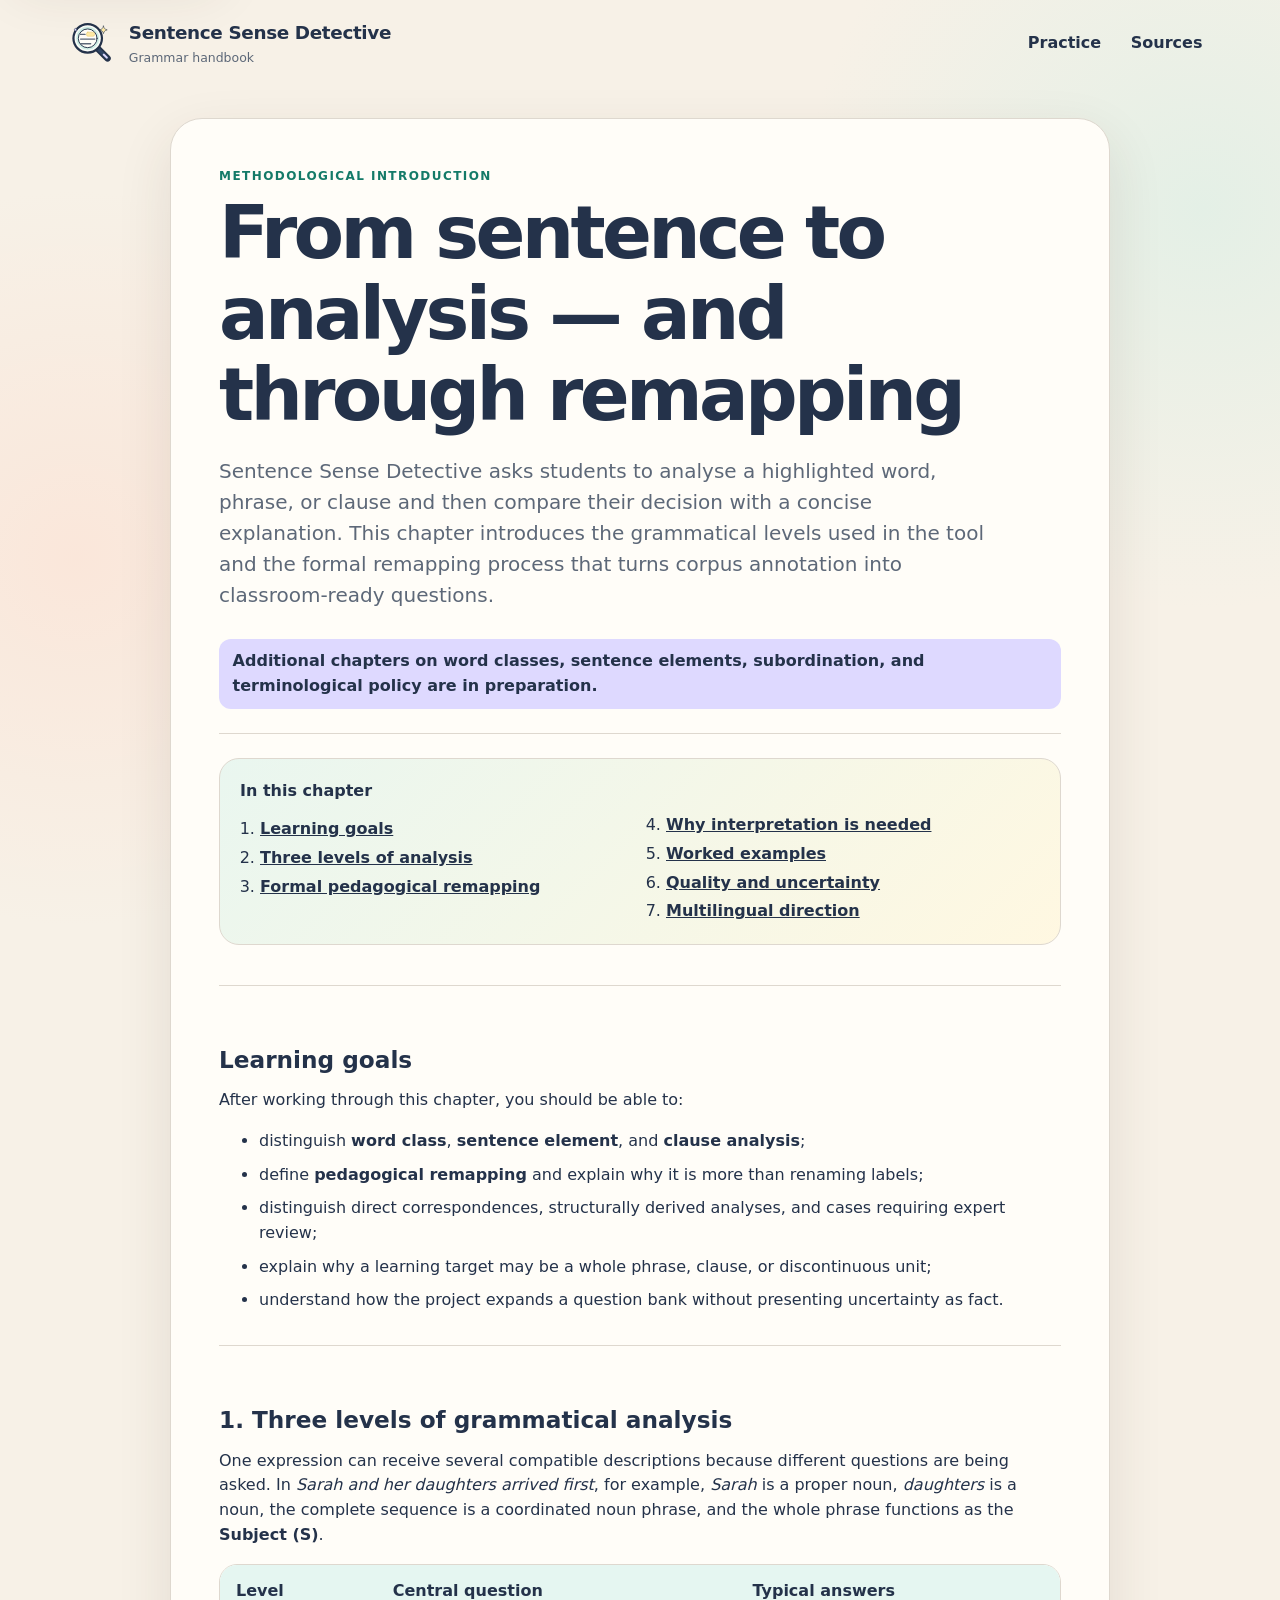
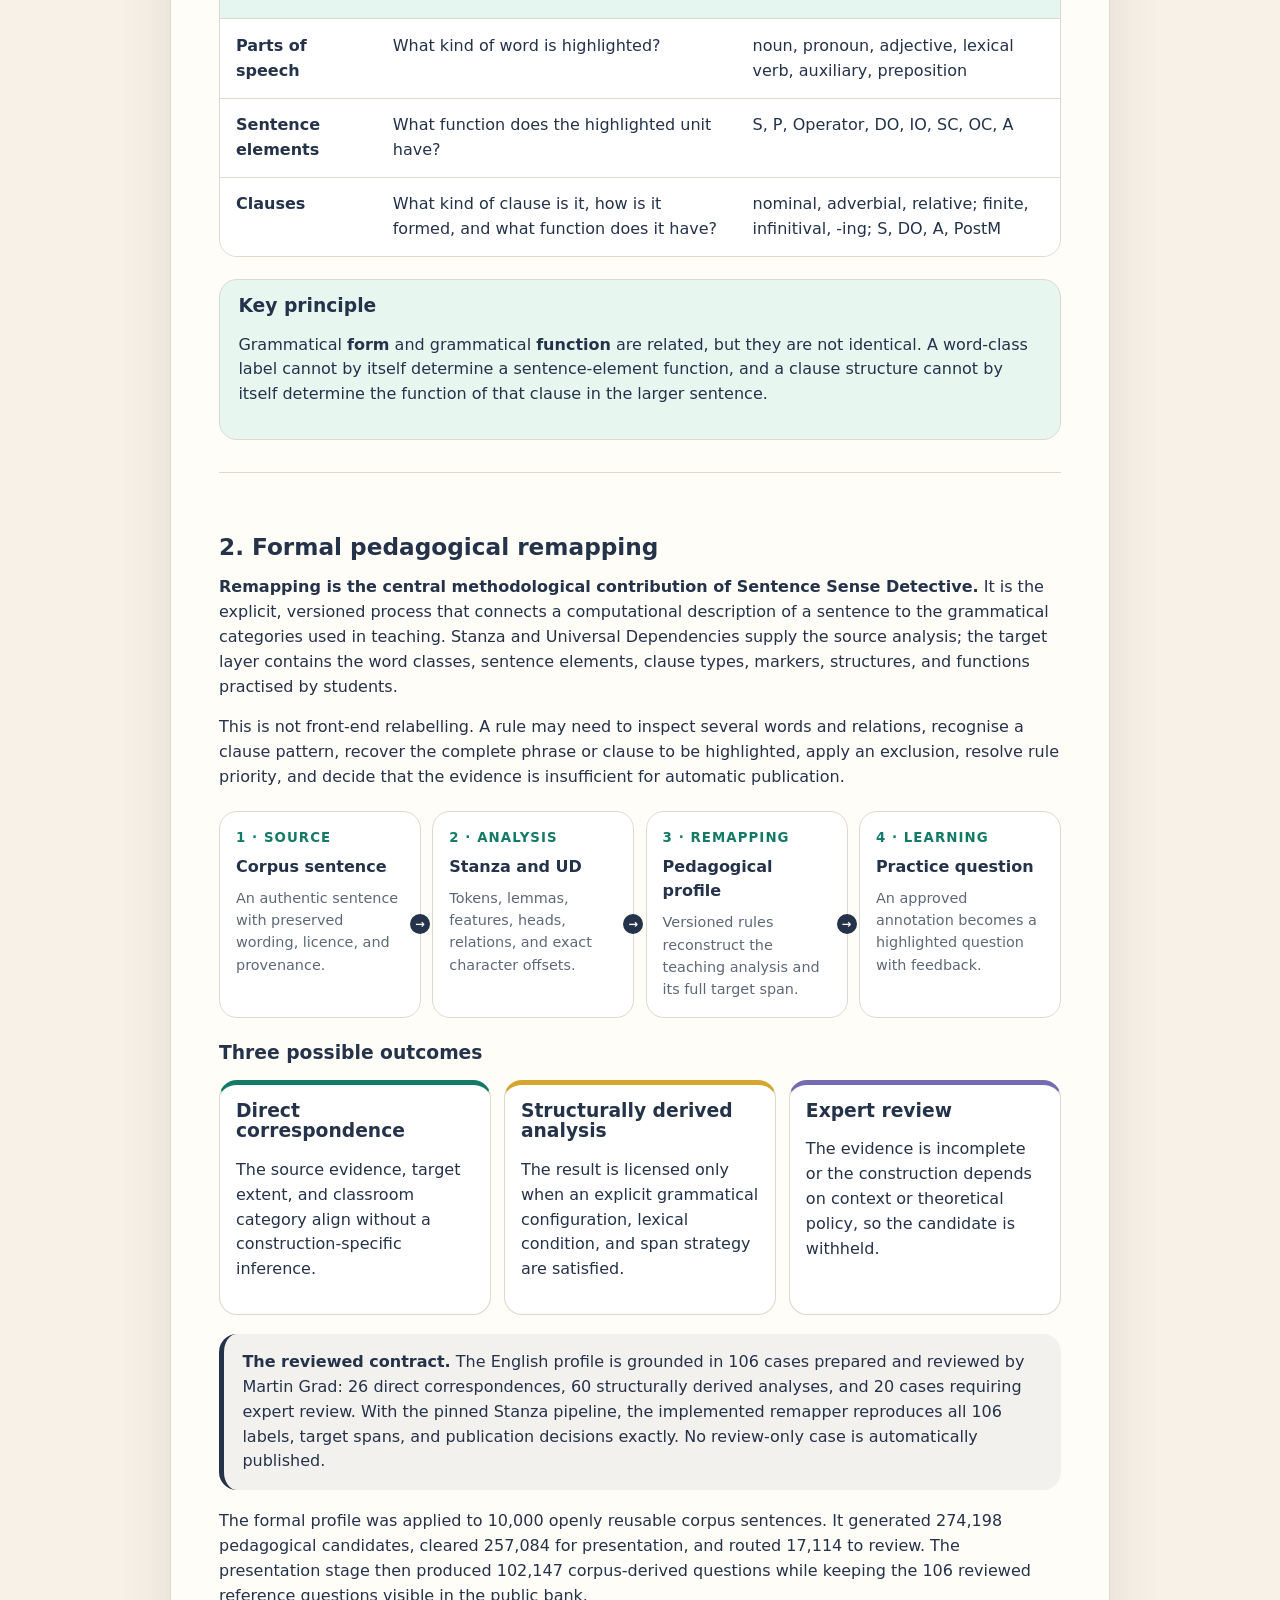
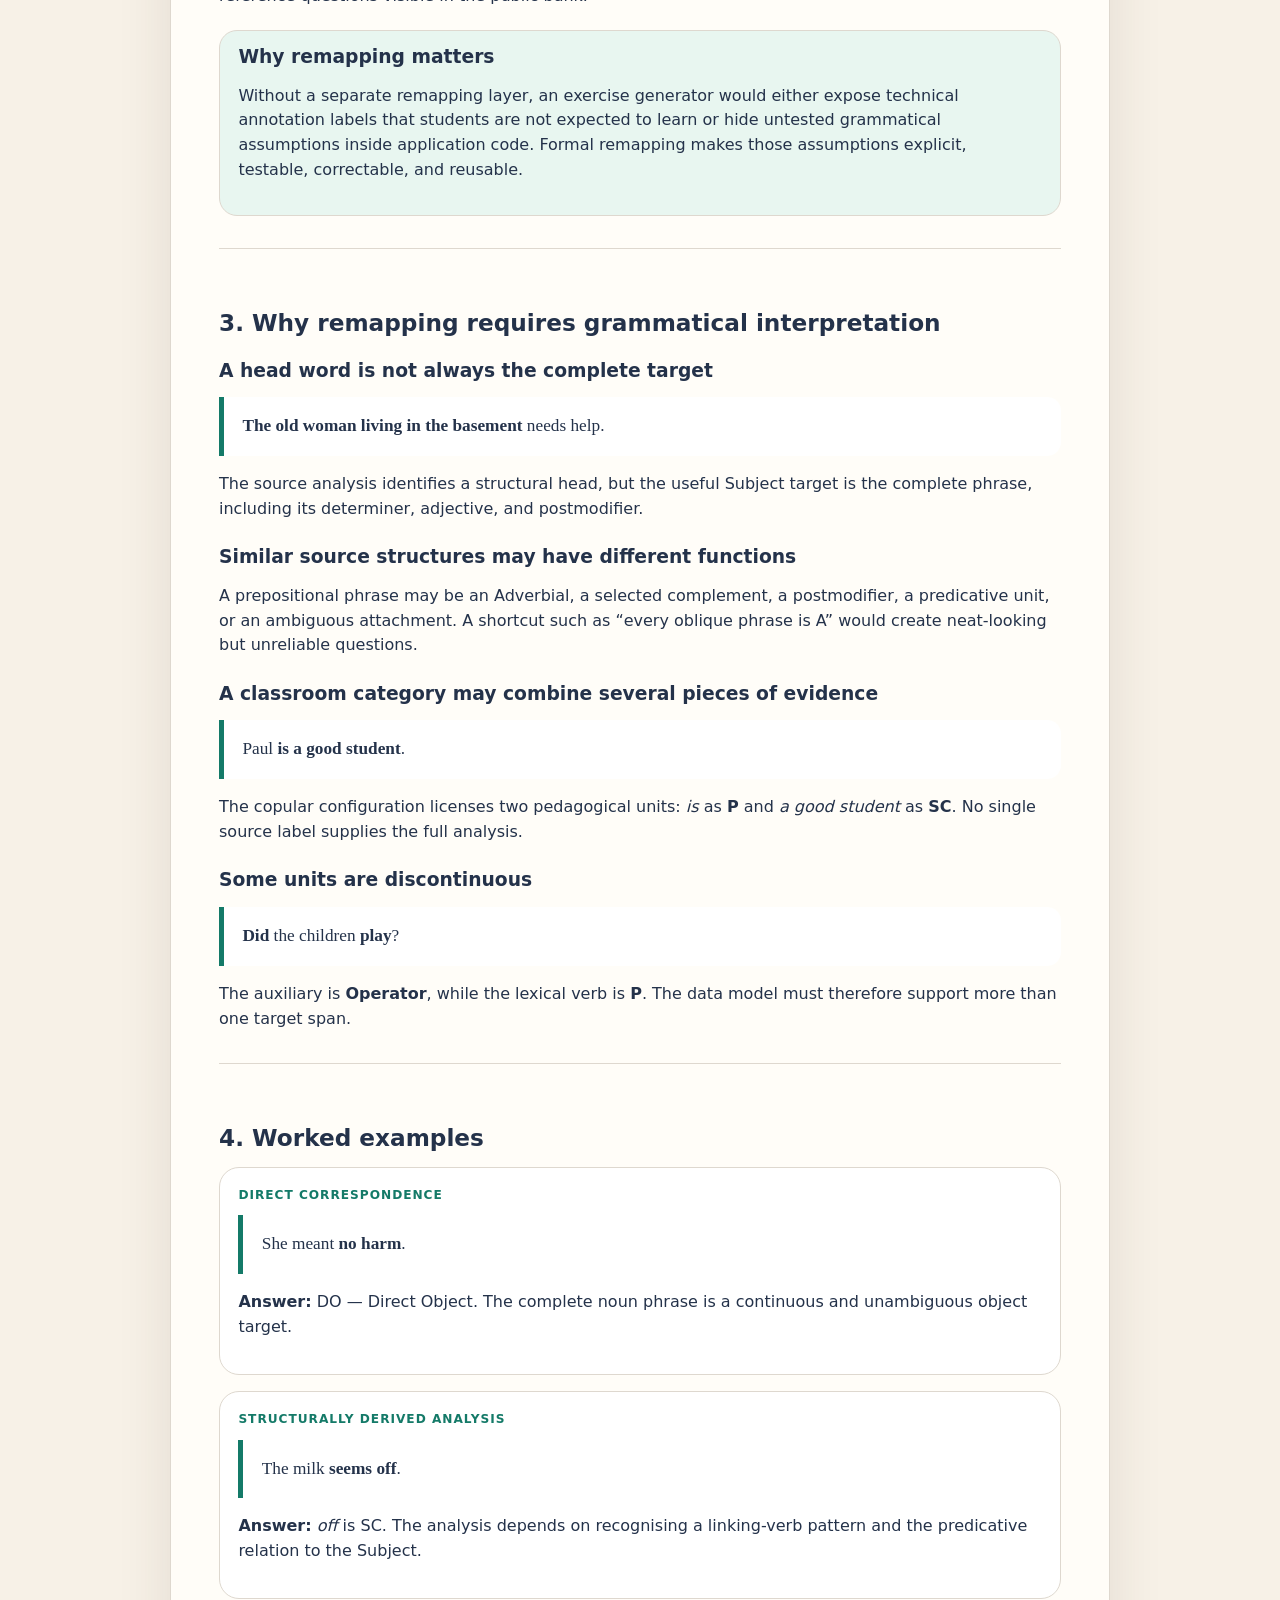
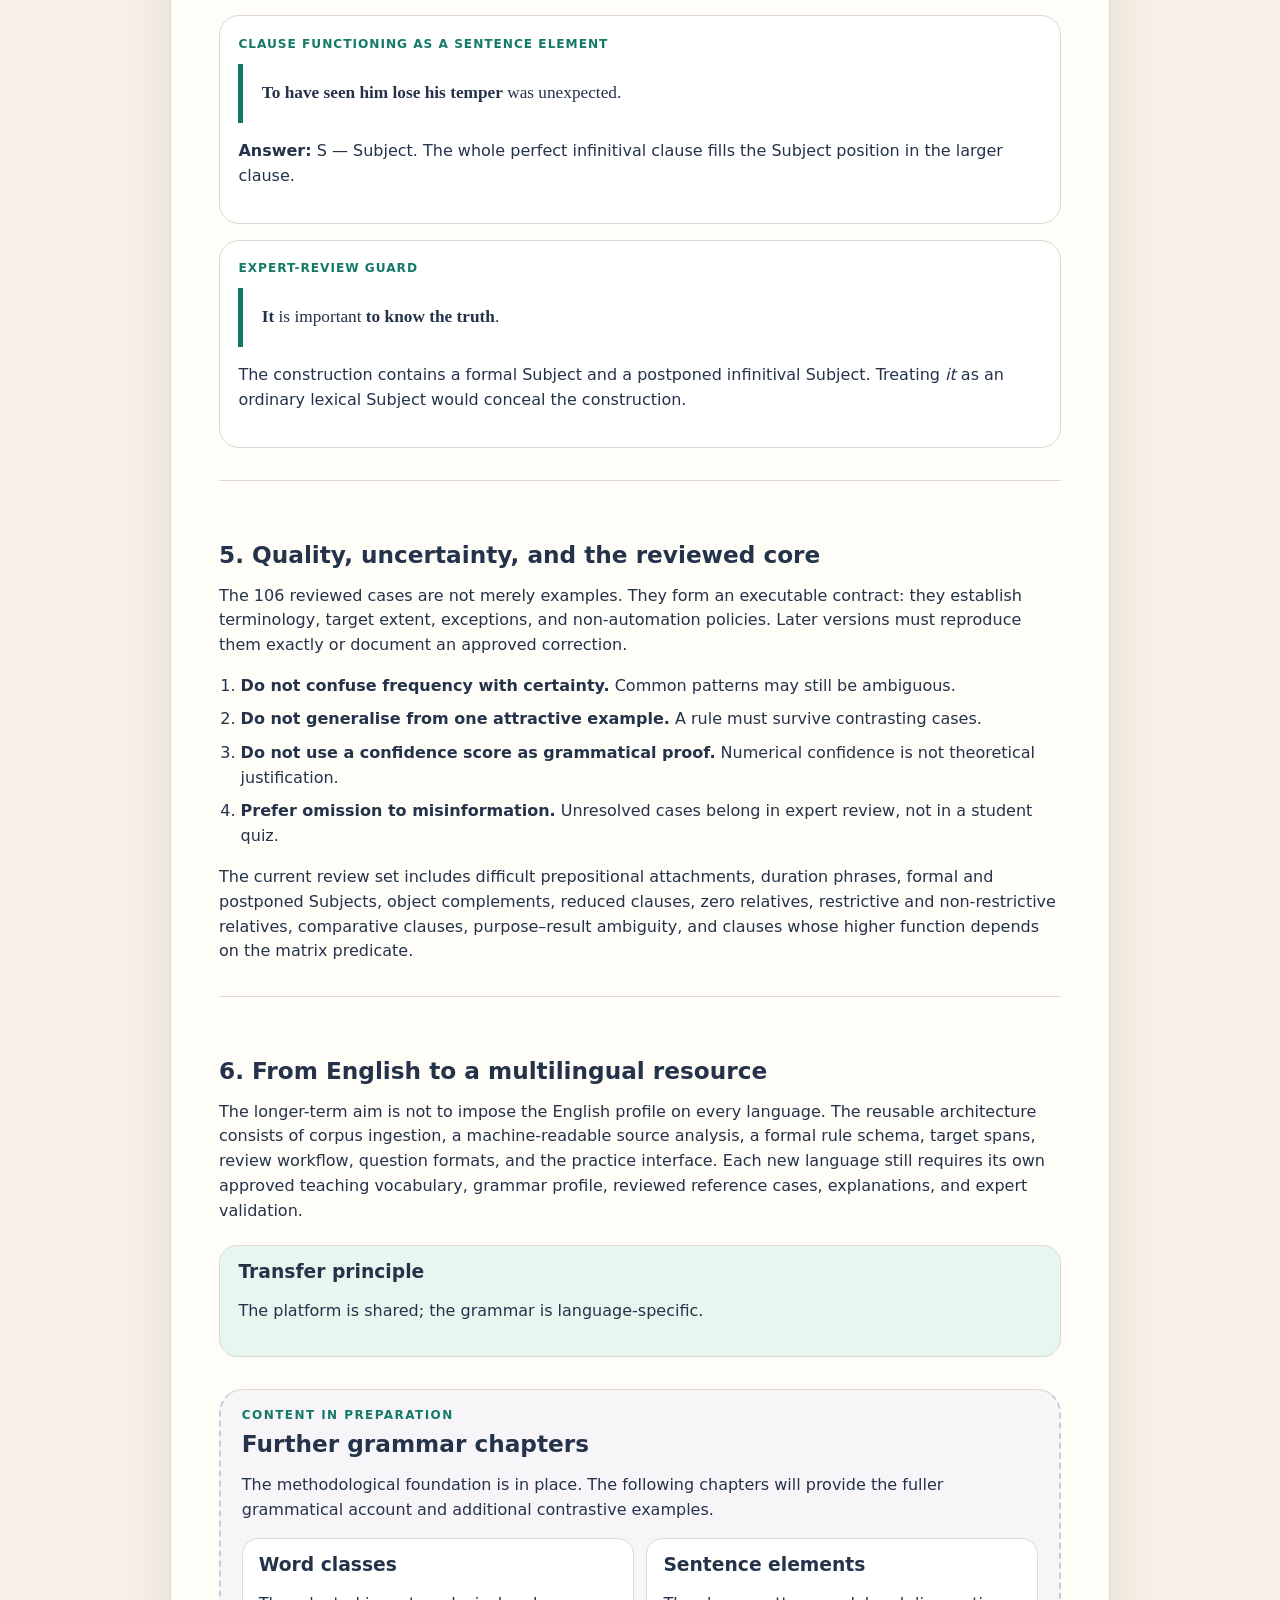
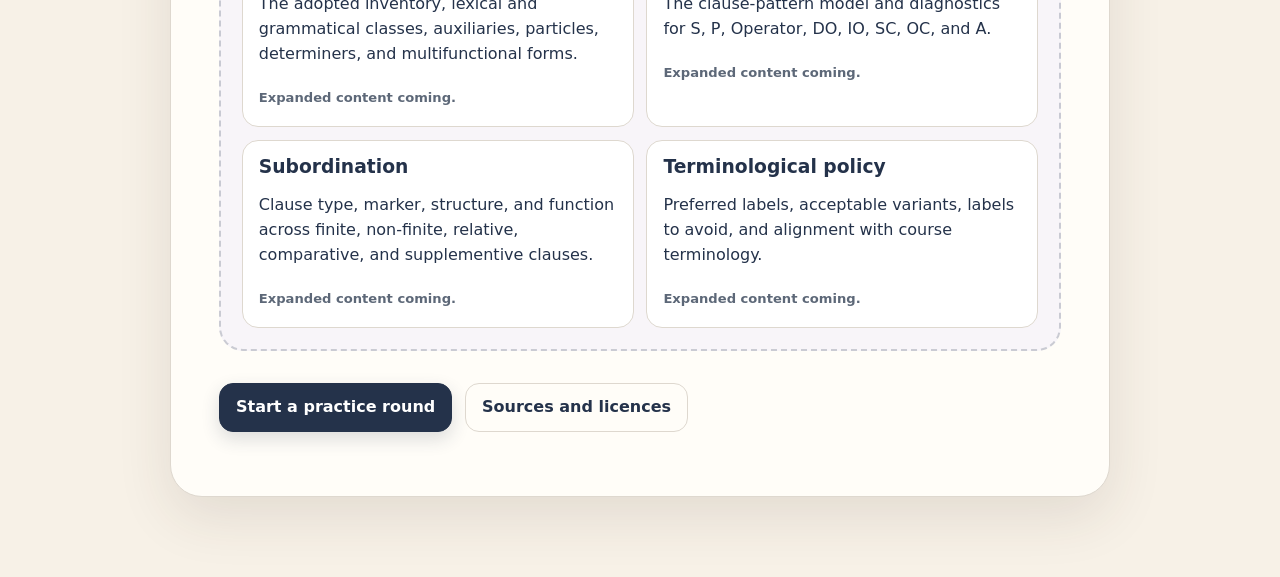
==== commit 702c4220: "Add a prominent formal remapping chapter and neutral future-content placeholders" ====
--- a/docs/handbook.html
+++ b/docs/handbook.html
@@ -3,7 +3,7 @@
 <head>
   <meta charset="utf-8">
   <meta name="viewport" content="width=device-width, initial-scale=1">
-  <meta name="description" content="A concise grammar handbook for Sentence Sense Detective: analytical levels, worked examples, quality principles, and study guidance.">
+  <meta name="description" content="The Sentence Sense Detective handbook: grammatical analysis, formal pedagogical remapping, worked examples, and quality principles.">
   <meta name="theme-color" content="#24324a">
   <title>Grammar handbook · Sentence Sense Detective</title>
   <link rel="icon" href="assets/brand/favicon.svg" type="image/svg+xml">
@@ -13,6 +13,7 @@
   <link rel="manifest" href="assets/brand/site.webmanifest">
   <link rel="stylesheet" href="assets/styles.css?v=1.0.0">
   <link rel="stylesheet" href="assets/handbook.css?v=1.0.0">
+  <link rel="stylesheet" href="assets/remapping.css?v=1.0.0">
 </head>
 <body>
   <a class="skip-link" href="#main">Skip to the handbook</a>
@@ -37,9 +38,9 @@
     <article class="credits-card handbook-card">
       <header class="chapter-header">
         <p class="eyebrow">Methodological introduction</p>
-        <h1>From sentence to analysis</h1>
-        <p class="chapter-lead">Sentence Sense Detective is built around a simple learning task: look closely at a highlighted word, phrase, or clause; decide what it is or what function it has; then compare your analysis with a concise explanation. This chapter explains how authentic corpus examples become classroom-ready grammar questions.</p>
-        <p class="chapter-note">The fuller grammatical account of word classes, sentence elements, and clauses will be expanded by Martin Grad.</p>
+        <h1>From sentence to analysis — and through remapping</h1>
+        <p class="chapter-lead">Sentence Sense Detective asks students to analyse a highlighted word, phrase, or clause and then compare their decision with a concise explanation. This chapter introduces the grammatical levels used in the tool and the formal remapping process that turns corpus annotation into classroom-ready questions.</p>
+        <p class="chapter-note">Additional chapters on word classes, sentence elements, subordination, and terminological policy are in preparation.</p>
       </header>
 
       <nav class="chapter-nav" aria-label="Handbook contents">
@@ -47,13 +48,11 @@
         <ol>
           <li><a href="#goals">Learning goals</a></li>
           <li><a href="#levels">Three levels of analysis</a></li>
+          <li><a href="#remapping">Formal pedagogical remapping</a></li>
           <li><a href="#interpretation">Why interpretation is needed</a></li>
-          <li><a href="#paths">Three analytical paths</a></li>
           <li><a href="#examples">Worked examples</a></li>
-          <li><a href="#workflow">From corpus sentence to question</a></li>
-          <li><a href="#uncertainty">Quality and uncertainty</a></li>
+          <li><a href="#quality">Quality and uncertainty</a></li>
           <li><a href="#multilingual">Multilingual direction</a></li>
-          <li><a href="#self-check">Check your understanding</a></li>
         </ol>
       </nav>
 
@@ -62,281 +61,135 @@
         <p>After working through this chapter, you should be able to:</p>
         <ul class="goal-list">
           <li>distinguish <strong>word class</strong>, <strong>sentence element</strong>, and <strong>clause analysis</strong>;</li>
-          <li>explain why a machine-produced analysis cannot always be converted by simply renaming one label;</li>
-          <li>distinguish straightforward correspondences from cases that require structural interpretation or expert checking;</li>
-          <li>understand why a highlighted target may be a whole phrase, a clause, or a discontinuous unit rather than a single word;</li>
-          <li>use feedback as a grammatical explanation rather than as a bare statement of the correct answer;</li>
-          <li>understand how a large question bank can grow while preserving scholarly and pedagogical quality.</li>
+          <li>define <strong>pedagogical remapping</strong> and explain why it is more than renaming labels;</li>
+          <li>distinguish direct correspondences, structurally derived analyses, and cases requiring expert review;</li>
+          <li>explain why a learning target may be a whole phrase, clause, or discontinuous unit;</li>
+          <li>understand how the project expands a question bank without presenting uncertainty as fact.</li>
         </ul>
-
-        <aside class="chapter-box reminder-box">
-          <h3>What you should already know</h3>
-          <p>You should be familiar with the basic difference between a <strong>word</strong> and a <strong>phrase</strong>, a phrase and a <strong>clause</strong>, and the <strong>form</strong> of an expression and its <strong>function</strong> in a sentence. You do not need to know how the source analysis is represented internally.</p>
-        </aside>
       </section>
 
       <section id="levels">
-        <h2>1. One sentence can be described at several levels</h2>
-        <p>Consider the sentence:</p>
-        <blockquote><strong>Sarah and her daughters</strong> arrived first.</blockquote>
-        <p>The highlighted sequence can be described in more than one compatible way:</p>
-        <ul>
-          <li><em>Sarah</em> is a proper noun;</li>
-          <li><em>daughters</em> is a noun;</li>
-          <li><em>Sarah and her daughters</em> is a coordinated noun phrase;</li>
-          <li>the whole phrase functions as the <strong>Subject (S)</strong> of the clause.</li>
-        </ul>
-        <p>These statements answer different questions. The practice tool therefore separates three analytical levels.</p>
-
+        <h2>1. Three levels of grammatical analysis</h2>
+        <p>One expression can receive several compatible descriptions because different questions are being asked. In <em>Sarah and her daughters arrived first</em>, for example, <em>Sarah</em> is a proper noun, <em>daughters</em> is a noun, the complete sequence is a coordinated noun phrase, and the whole phrase functions as the <strong>Subject (S)</strong>.</p>
         <div class="table-wrap" role="region" aria-label="Analytical levels" tabindex="0">
           <table class="handbook-table">
-            <thead>
-              <tr><th>Level</th><th>Central question</th><th>Typical answers</th></tr>
-            </thead>
+            <thead><tr><th>Level</th><th>Central question</th><th>Typical answers</th></tr></thead>
             <tbody>
               <tr><td><strong>Parts of speech</strong></td><td>What kind of word is highlighted?</td><td>noun, pronoun, adjective, lexical verb, auxiliary, preposition</td></tr>
-              <tr><td><strong>Sentence elements</strong></td><td>What function does the highlighted word, phrase, or clause have?</td><td>S, P, Operator, DO, IO, SC, OC, A</td></tr>
-              <tr><td><strong>Clauses</strong></td><td>What kind of clause is highlighted, how is it formed, and what function does it have?</td><td>nominal clause, adverbial clause, relative clause, finite clause, infinitival clause, PostM</td></tr>
+              <tr><td><strong>Sentence elements</strong></td><td>What function does the highlighted unit have?</td><td>S, P, Operator, DO, IO, SC, OC, A</td></tr>
+              <tr><td><strong>Clauses</strong></td><td>What kind of clause is it, how is it formed, and what function does it have?</td><td>nominal, adverbial, relative; finite, infinitival, -ing; S, DO, A, PostM</td></tr>
             </tbody>
           </table>
         </div>
-
         <aside class="chapter-box key-box">
-          <h3>Key idea</h3>
-          <p>Grammatical <strong>form</strong> and grammatical <strong>function</strong> are related, but they are not the same thing. A word-class label cannot by itself determine a sentence-element function, and the internal structure of a clause does not by itself determine the function of that clause in the larger sentence.</p>
+          <h3>Key principle</h3>
+          <p>Grammatical <strong>form</strong> and grammatical <strong>function</strong> are related, but they are not identical. A word-class label cannot by itself determine a sentence-element function, and a clause structure cannot by itself determine the function of that clause in the larger sentence.</p>
         </aside>
       </section>
 
+      <section id="remapping">
+        <h2>2. Formal pedagogical remapping</h2>
+        <p><strong>Remapping is the central methodological contribution of Sentence Sense Detective.</strong> It is the explicit, versioned process that connects a computational description of a sentence to the grammatical categories used in teaching. Stanza and Universal Dependencies supply the source analysis; the target layer contains the word classes, sentence elements, clause types, markers, structures, and functions practised by students.</p>
+        <p>This is not front-end relabelling. A rule may need to inspect several words and relations, recognise a clause pattern, recover the complete phrase or clause to be highlighted, apply an exclusion, resolve rule priority, and decide that the evidence is insufficient for automatic publication.</p>
+
+        <div class="remap-flow" aria-label="Formal remapping workflow">
+          <article class="remap-step"><small>1 · Source</small><strong>Corpus sentence</strong><p>An authentic sentence with preserved wording, licence, and provenance.</p></article>
+          <article class="remap-step"><small>2 · Analysis</small><strong>Stanza and UD</strong><p>Tokens, lemmas, features, heads, relations, and exact character offsets.</p></article>
+          <article class="remap-step"><small>3 · Remapping</small><strong>Pedagogical profile</strong><p>Versioned rules reconstruct the teaching analysis and its full target span.</p></article>
+          <article class="remap-step"><small>4 · Learning</small><strong>Practice question</strong><p>An approved annotation becomes a highlighted question with feedback.</p></article>
+        </div>
+
+        <h3>Three possible outcomes</h3>
+        <div class="remap-decision-grid">
+          <article><h3>Direct correspondence</h3><p>The source evidence, target extent, and classroom category align without a construction-specific inference.</p></article>
+          <article><h3>Structurally derived analysis</h3><p>The result is licensed only when an explicit grammatical configuration, lexical condition, and span strategy are satisfied.</p></article>
+          <article><h3>Expert review</h3><p>The evidence is incomplete or the construction depends on context or theoretical policy, so the candidate is withheld.</p></article>
+        </div>
+
+        <div class="remap-evidence">
+          <strong>The reviewed contract.</strong> The English profile is grounded in 106 cases prepared and reviewed by Martin Grad: 26 direct correspondences, 60 structurally derived analyses, and 20 cases requiring expert review. With the pinned Stanza pipeline, the implemented remapper reproduces all 106 labels, target spans, and publication decisions exactly. No review-only case is automatically published.
+        </div>
+
+        <p>The formal profile was applied to 10,000 openly reusable corpus sentences. It generated 274,198 pedagogical candidates, cleared 257,084 for presentation, and routed 17,114 to review. The presentation stage then produced 102,147 corpus-derived questions while keeping the 106 reviewed reference questions visible in the public bank.</p>
+
+        <aside class="chapter-box key-box">
+          <h3>Why remapping matters</h3>
+          <p>Without a separate remapping layer, an exercise generator would either expose technical annotation labels that students are not expected to learn or hide untested grammatical assumptions inside application code. Formal remapping makes those assumptions explicit, testable, correctable, and reusable.</p>
+        </aside>
+      </section>
+
       <section id="interpretation">
-        <h2>2. Why interpretation is needed</h2>
-        <p>A machine can process thousands of sentences consistently and identify words, lemmas, grammatical features, heads, dependants, and clause-like structures. Its representation is designed for computational consistency, however, not for any one classroom tradition. Four differences are especially important.</p>
-
-        <h3>2.1 A head word is not always the full learning target</h3>
+        <h2>3. Why remapping requires grammatical interpretation</h2>
+        <h3>A head word is not always the complete target</h3>
         <blockquote><strong>The old woman living in the basement</strong> needs help.</blockquote>
-        <p>One word acts as the structural centre of the Subject phrase, but the useful target is the whole phrase, including its determiner, adjective, and postmodifier. A reliable exercise must recover the complete unit rather than highlight only its head.</p>
-
-        <h3>2.2 Similar source structures can have different classroom functions</h3>
-        <p>A complement, modifier, or prepositional phrase cannot always receive one fixed sentence-element label. The answer may depend on the governing verb, the clause pattern, whether the unit is obligatory, its meaning, and where it attaches.</p>
-        <p>That is why a shortcut such as “every prepositional phrase is an Adverbial” would create many neat-looking but incorrect questions.</p>
-
-        <h3>2.3 A classroom category may combine several pieces of evidence</h3>
+        <p>The source analysis identifies a structural head, but the useful Subject target is the complete phrase, including its determiner, adjective, and postmodifier.</p>
+
+        <h3>Similar source structures may have different functions</h3>
+        <p>A prepositional phrase may be an Adverbial, a selected complement, a postmodifier, a predicative unit, or an ambiguous attachment. A shortcut such as “every oblique phrase is A” would create neat-looking but unreliable questions.</p>
+
+        <h3>A classroom category may combine several pieces of evidence</h3>
         <blockquote>Paul <strong>is</strong> <strong>a good student</strong>.</blockquote>
-        <p>For teaching purposes, <em>is</em> is analysed as <strong>P</strong>, while <em>a good student</em> is <strong>SC</strong>. The result follows from the whole copular configuration rather than from one isolated label.</p>
-
-        <h3>2.4 Some grammatical units are discontinuous</h3>
+        <p>The copular configuration licenses two pedagogical units: <em>is</em> as <strong>P</strong> and <em>a good student</em> as <strong>SC</strong>. No single source label supplies the full analysis.</p>
+
+        <h3>Some units are discontinuous</h3>
         <blockquote><strong>Did</strong> the children <strong>play</strong>?</blockquote>
-        <p>The auxiliary occupies the Operator position, while the lexical verb supplies the predicator nucleus. A robust resource must support single words, continuous phrases and clauses, more than one highlighted unit, and—where the teaching task requires it—discontinuous units.</p>
-      </section>
-
-      <section id="paths">
-        <h2>3. Three analytical paths</h2>
-        <div class="path-grid">
-          <article class="path-card">
-            <span class="path-number">1</span>
-            <h3>Straightforward correspondence</h3>
-            <blockquote>She meant <strong>no harm</strong>.</blockquote>
-            <p>The highlighted noun phrase is a clear <strong>Direct Object (DO)</strong>. Its extent is continuous and no competing analysis is plausible in the sentence.</p>
-          </article>
-          <article class="path-card">
-            <span class="path-number">2</span>
-            <h3>Structural interpretation</h3>
-            <blockquote>The milk <strong>seems</strong> <strong>off</strong>.</blockquote>
-            <p>The analysis must recognize a linking verb and a predicative complement. <em>Off</em> functions as <strong>SC</strong> here; its answer follows from the clause pattern, not from surface form alone.</p>
-          </article>
-          <article class="path-card">
-            <span class="path-number">3</span>
-            <h3>Expert check</h3>
-            <blockquote><strong>It</strong> is important <strong>to know the truth</strong>.</blockquote>
-            <p>The sentence contains a formal subject and a postponed infinitival subject. Treating <em>it</em> as an ordinary lexical Subject would hide the construction.</p>
-          </article>
-        </div>
-
-        <aside class="chapter-box caution-box">
-          <h3>Quality principle</h3>
-          <p>Uncertainty is not repaired by forcing an answer. A doubtful example should be held back for expert checking rather than published with false confidence.</p>
-        </aside>
+        <p>The auxiliary is <strong>Operator</strong>, while the lexical verb is <strong>P</strong>. The data model must therefore support more than one target span.</p>
       </section>
 
       <section id="examples">
         <h2>4. Worked examples</h2>
-
-        <article class="worked-example">
-          <p class="example-label">Example 1 · Recovering the whole Subject phrase</p>
-          <blockquote><strong>Sarah and her daughters</strong> arrived first.</blockquote>
-          <p><strong>Question:</strong> What is the function of the highlighted phrase?</p>
-          <p><strong>Answer:</strong> S — Subject</p>
-          <p>The target is the complete coordinated phrase, not only one of its nouns.</p>
-        </article>
-
-        <article class="worked-example">
-          <p class="example-label">Example 2 · Separating Operator and Predicator</p>
-          <blockquote><strong>Did</strong> the children <strong>play</strong>?</blockquote>
-          <p><strong>Analysis:</strong> <em>Did</em> is Operator; <em>play</em> is P — Predicator.</p>
-          <p>The inversion makes the distinction visible: the auxiliary carries the operator function, while the lexical verb provides the predicator nucleus.</p>
-        </article>
-
-        <article class="worked-example">
-          <p class="example-label">Example 3 · Reconstructing a copular analysis</p>
-          <blockquote>Paul <strong>is</strong> <strong>a good student</strong>.</blockquote>
-          <p><strong>Analysis:</strong> <em>is</em> is P; <em>a good student</em> is SC.</p>
-          <p>The complement identifies the Subject. The useful classroom analysis therefore separates the copular verb from the Subject Complement.</p>
-        </article>
-
-        <article class="worked-example">
-          <p class="example-label">Example 4 · A clause functioning as Subject</p>
+        <article class="worked-example">
+          <p class="example-label">Direct correspondence</p>
+          <blockquote>She meant <strong>no harm</strong>.</blockquote>
+          <p><strong>Answer:</strong> DO — Direct Object. The complete noun phrase is a continuous and unambiguous object target.</p>
+        </article>
+        <article class="worked-example">
+          <p class="example-label">Structurally derived analysis</p>
+          <blockquote>The milk <strong>seems</strong> <strong>off</strong>.</blockquote>
+          <p><strong>Answer:</strong> <em>off</em> is SC. The analysis depends on recognising a linking-verb pattern and the predicative relation to the Subject.</p>
+        </article>
+        <article class="worked-example">
+          <p class="example-label">Clause functioning as a sentence element</p>
           <blockquote><strong>To have seen him lose his temper</strong> was unexpected.</blockquote>
-          <p><strong>Answer:</strong> S — Subject</p>
-          <p>The target is a perfect infinitival clause, and the whole clause fills the Subject position in the larger clause.</p>
-        </article>
-
-        <article class="worked-example">
-          <p class="example-label">Example 5 · A clause functioning as Adverbial</p>
-          <blockquote>She telephoned <strong>while you were out</strong>.</blockquote>
-          <p><strong>Answer:</strong> A — Adverbial</p>
-          <p>The clause adds a temporal circumstance. Its type, structure, marker, and function are separate dimensions of analysis.</p>
-        </article>
-
-        <article class="worked-example">
-          <p class="example-label">Example 6 · A relative clause functioning as Postmodifier</p>
-          <blockquote>Students <strong>who work hard</strong> pass their exams.</blockquote>
-          <p><strong>Answer:</strong> PostM — Postmodifier</p>
-          <p>The clause narrows the reference of <em>students</em>. A fuller analysis also records its relative-clause type and restrictive interpretation.</p>
-        </article>
-      </section>
-
-      <section id="workflow">
-        <h2>5. How a corpus sentence becomes a question</h2>
-        <ol class="stage-list">
-          <li><strong>Sentence selection.</strong> Openly usable corpus material is filtered to remove fragments, broken boundaries, duplicates, private information, and unsuitable content.</li>
-          <li><strong>Source analysis.</strong> Each sentence receives a reproducible machine description that helps locate words, phrases, verbal structures, and clause-like units.</li>
-          <li><strong>Pedagogical interpretation.</strong> A separate grammatical profile states what evidence supports a classroom category, what blocks it, how the full target is recovered, and whether the result should be published or checked.</li>
-          <li><strong>Question construction.</strong> An accepted analysis is given a clear prompt, a highlighted target, three alternatives from the same category set, and a concise explanation.</li>
-          <li><strong>Quality control.</strong> The project checks target extent, answer terminology, the plausibility of alternatives, duplication, and the accuracy of the explanation.</li>
-          <li><strong>Classroom correction.</strong> Teacher feedback, student reports, and expert revision become recorded changes to the data and grammatical profile.</li>
+          <p><strong>Answer:</strong> S — Subject. The whole perfect infinitival clause fills the Subject position in the larger clause.</p>
+        </article>
+        <article class="worked-example">
+          <p class="example-label">Expert-review guard</p>
+          <blockquote><strong>It</strong> is important <strong>to know the truth</strong>.</blockquote>
+          <p>The construction contains a formal Subject and a postponed infinitival Subject. Treating <em>it</em> as an ordinary lexical Subject would conceal the construction.</p>
+        </article>
+      </section>
+
+      <section id="quality">
+        <h2>5. Quality, uncertainty, and the reviewed core</h2>
+        <p>The 106 reviewed cases are not merely examples. They form an executable contract: they establish terminology, target extent, exceptions, and non-automation policies. Later versions must reproduce them exactly or document an approved correction.</p>
+        <ol class="principle-list">
+          <li><strong>Do not confuse frequency with certainty.</strong> Common patterns may still be ambiguous.</li>
+          <li><strong>Do not generalise from one attractive example.</strong> A rule must survive contrasting cases.</li>
+          <li><strong>Do not use a confidence score as grammatical proof.</strong> Numerical confidence is not theoretical justification.</li>
+          <li><strong>Prefer omission to misinformation.</strong> Unresolved cases belong in expert review, not in a student quiz.</li>
         </ol>
-
-        <aside class="chapter-box key-box">
-          <h3>The presentation does not decide the grammar</h3>
-          <p>The web page displays an already justified analysis. Scoring, answer order, and visual design must never determine the grammatical label.</p>
-        </aside>
-      </section>
-
-      <section>
-        <h2>6. What students are expected to learn</h2>
-        <div class="two-column-list">
-          <div>
-            <h3>Students are expected to learn how to:</h3>
-            <ul>
-              <li>identify a word class in context;</li>
-              <li>recognize the complete unit performing a sentence function;</li>
-              <li>distinguish Subjects, Predicators, Operators, Objects, Complements, and Adverbials;</li>
-              <li>distinguish clause type, structure, marker, and function;</li>
-              <li>justify an analysis from the sentence rather than from a memorized surface cue.</li>
-            </ul>
-          </div>
-          <div>
-            <h3>Students are not expected to:</h3>
-            <ul>
-              <li>memorize the internal labels used during corpus preparation;</li>
-              <li>treat every phrase with the same form as having the same function;</li>
-              <li>accept a score without reading the explanation;</li>
-              <li>assume that one analytical tradition exhausts every possible grammatical description.</li>
-            </ul>
-          </div>
-        </div>
-      </section>
-
-      <section>
-        <h2>7. Why the reviewed core matters</h2>
-        <p>The English pilot began with 106 examples reviewed by Martin Grad. They establish the teaching terminology, specify the correct highlighted units, expose cases where simple correspondence is insufficient, and identify constructions that should be withheld for expert checking.</p>
-        <p>A large bank is valuable only if expansion does not silently change the grammar. The reviewed core therefore acts as a stable reference: later versions must reproduce its accepted analyses or document why a correction has been made.</p>
-      </section>
-
-      <section id="uncertainty">
-        <h2>8. How the project handles uncertainty</h2>
-        <ol class="principle-list">
-          <li><strong>Do not confuse frequency with certainty.</strong> A common pattern may still be structurally ambiguous.</li>
-          <li><strong>Do not generalize from one attractive example.</strong> A generalization must survive contrasting cases.</li>
-          <li><strong>Do not use a score as a substitute for grammatical justification.</strong> A high numerical value does not make an analysis theoretically correct.</li>
-          <li><strong>Prefer omission to misinformation.</strong> A smaller accurate bank is more useful than a larger bank filled with doubtful examples.</li>
-        </ol>
-        <p>Special care is required for formal and postponed Subjects, object-complement constructions, prepositional phrase attachment, linking verbs and copular clauses, reduced and non-finite clauses, zero relative clauses, restrictive and non-restrictive relatives, comparative clauses, and clauses complementing adjectives.</p>
+        <p>The current review set includes difficult prepositional attachments, duration phrases, formal and postponed Subjects, object complements, reduced clauses, zero relatives, restrictive and non-restrictive relatives, comparative clauses, purpose–result ambiguity, and clauses whose higher function depends on the matrix predicate.</p>
       </section>
 
       <section id="multilingual">
-        <h2>9. From English to a multilingual resource</h2>
-        <p>The longer-term aim is not to impose English categories mechanically on every language. The reusable part is the architecture:</p>
-        <ol>
-          <li>a source analysis for the language;</li>
-          <li>a language-specific grammatical profile;</li>
-          <li>an approved teaching vocabulary;</li>
-          <li>reviewed examples and safeguards;</li>
-          <li>a common practice interface.</li>
-        </ol>
-        <p>Each language taught at the Department of Translation Studies and across the Faculty of Arts can preserve its own grammatical tradition while using the same open technical infrastructure.</p>
+        <h2>6. From English to a multilingual resource</h2>
+        <p>The longer-term aim is not to impose the English profile on every language. The reusable architecture consists of corpus ingestion, a machine-readable source analysis, a formal rule schema, target spans, review workflow, question formats, and the practice interface. Each new language still requires its own approved teaching vocabulary, grammar profile, reviewed reference cases, explanations, and expert validation.</p>
         <aside class="chapter-box key-box">
           <h3>Transfer principle</h3>
-          <p>The platform is shared; the grammar is not assumed to be identical.</p>
+          <p>The platform is shared; the grammar is language-specific.</p>
         </aside>
       </section>
 
-      <section>
-        <h2>10. How to use the practice tool effectively</h2>
-        <h3>Before answering</h3>
-        <ol>
-          <li>What is the highlighted unit made of?</li>
-          <li>What job does it perform in this sentence?</li>
-        </ol>
-        <h3>After an incorrect answer</h3>
-        <p>Do not focus only on the correct label. Compare it with the full highlighted unit. Many mistakes arise because the learner identifies the right head word but the wrong complete phrase or clause.</p>
-        <h3>During review rounds</h3>
-        <p>Group mistakes by type: word class, form versus function, clause type versus function, target extent, or complement versus Adverbial. This makes the score diagnostically useful rather than merely competitive.</p>
-      </section>
-
-      <section id="self-check">
-        <h2>11. Check your understanding</h2>
-        <ol>
-          <li>Why is the head word of a phrase not always an adequate highlighted target?</li>
-          <li>In <em>Did the children play?</em>, why should <em>Did</em> and <em>play</em> not receive the same function label?</li>
-          <li>Why can a prepositional phrase not always be assigned the same sentence-element function?</li>
-          <li>What evidence may be needed to distinguish a Subject Complement from an Adverbial?</li>
-          <li>Why should a doubtful automatically prepared example be withheld rather than published with a high confidence score?</li>
-          <li>What part of the project can be shared across languages, and what must remain language-specific?</li>
-        </ol>
-        <details class="answer-details">
-          <summary>Suggested answers</summary>
-          <ol>
-            <li>The pedagogical unit is often the full phrase, including modifiers and complements, while the source analysis may identify only its head.</li>
-            <li><em>Did</em> occupies the Operator position, while <em>play</em> is the lexical Predicator.</li>
-            <li>Its function depends on attachment, the governing verb, obligatoriness, meaning, and the wider clause structure.</li>
-            <li>The governing verb, the relationship between the phrase and the Subject, and the role of the phrase in completing the clause pattern.</li>
-            <li>A numerical score describes system behaviour, not grammatical truth; uncertain constructions require expert judgement.</li>
-            <li>The corpus-processing and practice architecture can be shared, while terminology, constructions, reviewed examples, and explanations must be developed for each language.</li>
-          </ol>
-        </details>
-      </section>
-
-      <section>
-        <h2>12. Chapter summary</h2>
-        <ul class="summary-list">
-          <li>Sentence Sense Detective separates word class, sentence element, and clause analysis.</li>
-          <li>Machine analysis supplies evidence, but classroom grammar requires a separate interpretive layer.</li>
-          <li>Some correspondences are straightforward; others depend on structural patterns; some must be checked by an expert.</li>
-          <li>Correct target extent is as important as the correct label.</li>
-          <li>The presentation layer displays justified analyses; it does not make grammatical decisions.</li>
-          <li>The 106 reviewed examples provide a stable reference core for expansion.</li>
-          <li>A multilingual platform can share infrastructure while preserving language-specific grammatical traditions.</li>
-        </ul>
-      </section>
-
-      <section class="martin-section">
-        <p class="eyebrow">To be expanded by Martin Grad</p>
-        <h2>Grammar theory still to be added</h2>
-        <div class="martin-grid">
-          <article><h3>Word classes</h3><p>The adopted inventory; lexical and grammatical classes; auxiliaries, particles, determiners, and multifunctional forms.</p></article>
-          <article><h3>Sentence elements</h3><p>The clause-pattern model; diagnostics for S, P, Operator, DO, IO, SC, OC, and A; complementation versus modification.</p></article>
-          <article><h3>Subordination</h3><p>Clause type, marker, structure, and function; nominal, adverbial, relative, comparative, supplementive, reduced, and non-finite clauses.</p></article>
-          <article><h3>Terminological policy</h3><p>Preferred labels, acceptable variants, labels to avoid, and alignment with the terminology used in the course.</p></article>
+      <section class="coming-section">
+        <p class="eyebrow">Content in preparation</p>
+        <h2>Further grammar chapters</h2>
+        <p>The methodological foundation is in place. The following chapters will provide the fuller grammatical account and additional contrastive examples.</p>
+        <div class="coming-grid">
+          <article><h3>Word classes</h3><p>The adopted inventory, lexical and grammatical classes, auxiliaries, particles, determiners, and multifunctional forms.</p><span class="coming-note">Expanded content coming.</span></article>
+          <article><h3>Sentence elements</h3><p>The clause-pattern model and diagnostics for S, P, Operator, DO, IO, SC, OC, and A.</p><span class="coming-note">Expanded content coming.</span></article>
+          <article><h3>Subordination</h3><p>Clause type, marker, structure, and function across finite, non-finite, relative, comparative, and supplementive clauses.</p><span class="coming-note">Expanded content coming.</span></article>
+          <article><h3>Terminological policy</h3><p>Preferred labels, acceptable variants, labels to avoid, and alignment with course terminology.</p><span class="coming-note">Expanded content coming.</span></article>
         </div>
       </section>
 
--- a/docs/assets/remapping.css
+++ b/docs/assets/remapping.css
@@ -0,0 +1,153 @@
+.remap-feature {
+  margin: 2rem 0 0;
+  padding: clamp(1.35rem, 4vw, 2.2rem);
+  display: grid;
+  grid-template-columns: minmax(0, 1.45fr) minmax(260px, .75fr);
+  gap: clamp(1.2rem, 4vw, 2.2rem);
+  align-items: center;
+  border: 1px solid rgba(36, 50, 74, .12);
+  border-radius: 30px;
+  background:
+    radial-gradient(circle at 92% 12%, rgba(222, 217, 255, .7), transparent 15rem),
+    linear-gradient(135deg, rgba(207, 238, 229, .78), rgba(255, 253, 248, .96) 52%, rgba(255, 234, 166, .42));
+  box-shadow: 0 16px 42px rgba(63, 48, 32, .08);
+}
+.remap-feature h2 {
+  margin: 0;
+  max-width: 760px;
+  font-size: clamp(1.85rem, 4vw, 3rem);
+  letter-spacing: -.04em;
+}
+.remap-feature-copy > p:not(.eyebrow) { max-width: 780px; color: var(--ink-soft); }
+.remap-feature-copy > p:last-child { margin-bottom: 0; }
+.remap-stats {
+  display: grid;
+  grid-template-columns: 1fr 1fr;
+  gap: .75rem;
+}
+.remap-stats div {
+  min-height: 118px;
+  padding: 1rem;
+  display: flex;
+  flex-direction: column;
+  justify-content: center;
+  border: 1px solid rgba(36, 50, 74, .12);
+  border-radius: 20px;
+  background: rgba(255, 255, 255, .78);
+}
+.remap-stats strong {
+  display: block;
+  color: var(--navy);
+  font-size: clamp(1.45rem, 4vw, 2rem);
+  letter-spacing: -.035em;
+}
+.remap-stats span {
+  display: block;
+  margin-top: .25rem;
+  color: var(--ink-soft);
+  font-size: .78rem;
+  font-weight: 800;
+  line-height: 1.35;
+}
+.remap-flow {
+  margin: 1.35rem 0;
+  display: grid;
+  grid-template-columns: repeat(4, minmax(0, 1fr));
+  gap: .7rem;
+}
+.remap-step {
+  position: relative;
+  min-height: 146px;
+  padding: 1rem;
+  border: 1px solid var(--line);
+  border-radius: 18px;
+  background: #fff;
+}
+.remap-step:not(:last-child)::after {
+  content: "→";
+  position: absolute;
+  right: -.62rem;
+  top: 50%;
+  z-index: 2;
+  display: grid;
+  place-items: center;
+  width: 1.25rem;
+  height: 1.25rem;
+  border-radius: 999px;
+  background: var(--navy);
+  color: #fff;
+  font-size: .72rem;
+  font-weight: 900;
+}
+.remap-step small {
+  display: block;
+  color: var(--mint-strong);
+  text-transform: uppercase;
+  letter-spacing: .08em;
+  font-weight: 900;
+}
+.remap-step strong { display: block; margin-top: .35rem; }
+.remap-step p { margin: .45rem 0 0; color: var(--ink-soft); font-size: .9rem; }
+.remap-decision-grid {
+  display: grid;
+  grid-template-columns: repeat(3, minmax(0, 1fr));
+  gap: .8rem;
+  margin: 1rem 0;
+}
+.remap-decision-grid article {
+  padding: 1rem;
+  border: 1px solid var(--line);
+  border-radius: 18px;
+  background: #fff;
+}
+.remap-decision-grid article:nth-child(1) { border-top: 5px solid var(--mint-strong); }
+.remap-decision-grid article:nth-child(2) { border-top: 5px solid #d5a52d; }
+.remap-decision-grid article:nth-child(3) { border-top: 5px solid #756bb1; }
+.remap-decision-grid h3 { margin-top: 0; }
+.remap-evidence {
+  margin: 1.2rem 0;
+  padding: 1rem 1.15rem;
+  border-radius: 18px;
+  background: rgba(36, 50, 74, .055);
+  border-left: 5px solid var(--navy);
+}
+.coming-section {
+  margin-top: 3rem;
+  padding: 1.3rem;
+  border: 2px dashed rgba(36, 50, 74, .22);
+  border-radius: 24px;
+  background: rgba(222, 217, 255, .22);
+}
+.coming-section h2 { margin-top: 0; }
+.coming-grid {
+  display: grid;
+  grid-template-columns: 1fr 1fr;
+  gap: .8rem;
+}
+.coming-grid article {
+  padding: 1rem;
+  border-radius: 16px;
+  background: #fff;
+  border: 1px solid var(--line);
+}
+.coming-grid h3 { margin-top: 0; }
+.coming-note {
+  display: inline-block;
+  margin: .35rem 0 0;
+  color: var(--ink-soft);
+  font-size: .82rem;
+  font-weight: 850;
+}
+
+@media (max-width: 900px) {
+  .remap-feature { grid-template-columns: 1fr; }
+  .remap-flow { grid-template-columns: 1fr 1fr; }
+  .remap-step:nth-child(2)::after { display: none; }
+}
+
+@media (max-width: 620px) {
+  .remap-feature { border-radius: 24px; }
+  .remap-stats, .remap-flow, .remap-decision-grid, .coming-grid { grid-template-columns: 1fr; }
+  .remap-step:not(:last-child)::after { display: none; }
+  .remap-stats div { min-height: 96px; }
+}
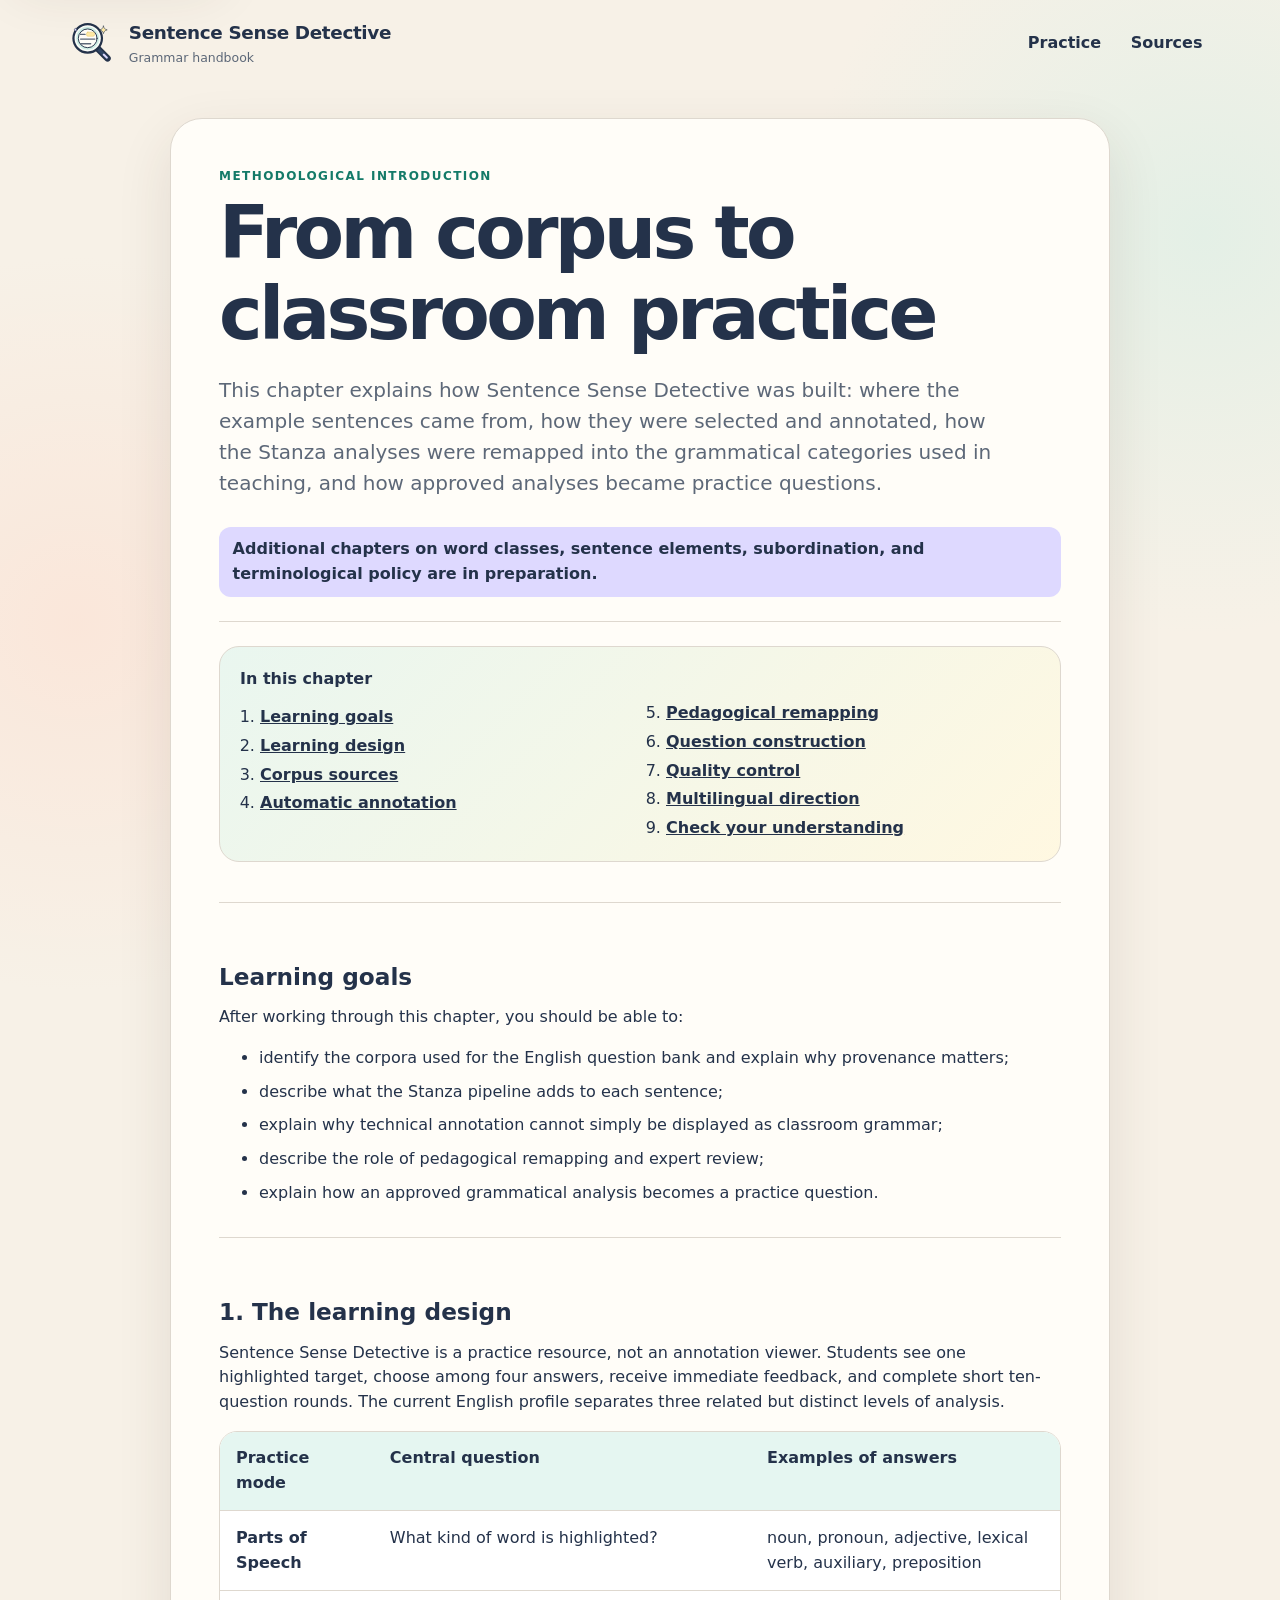
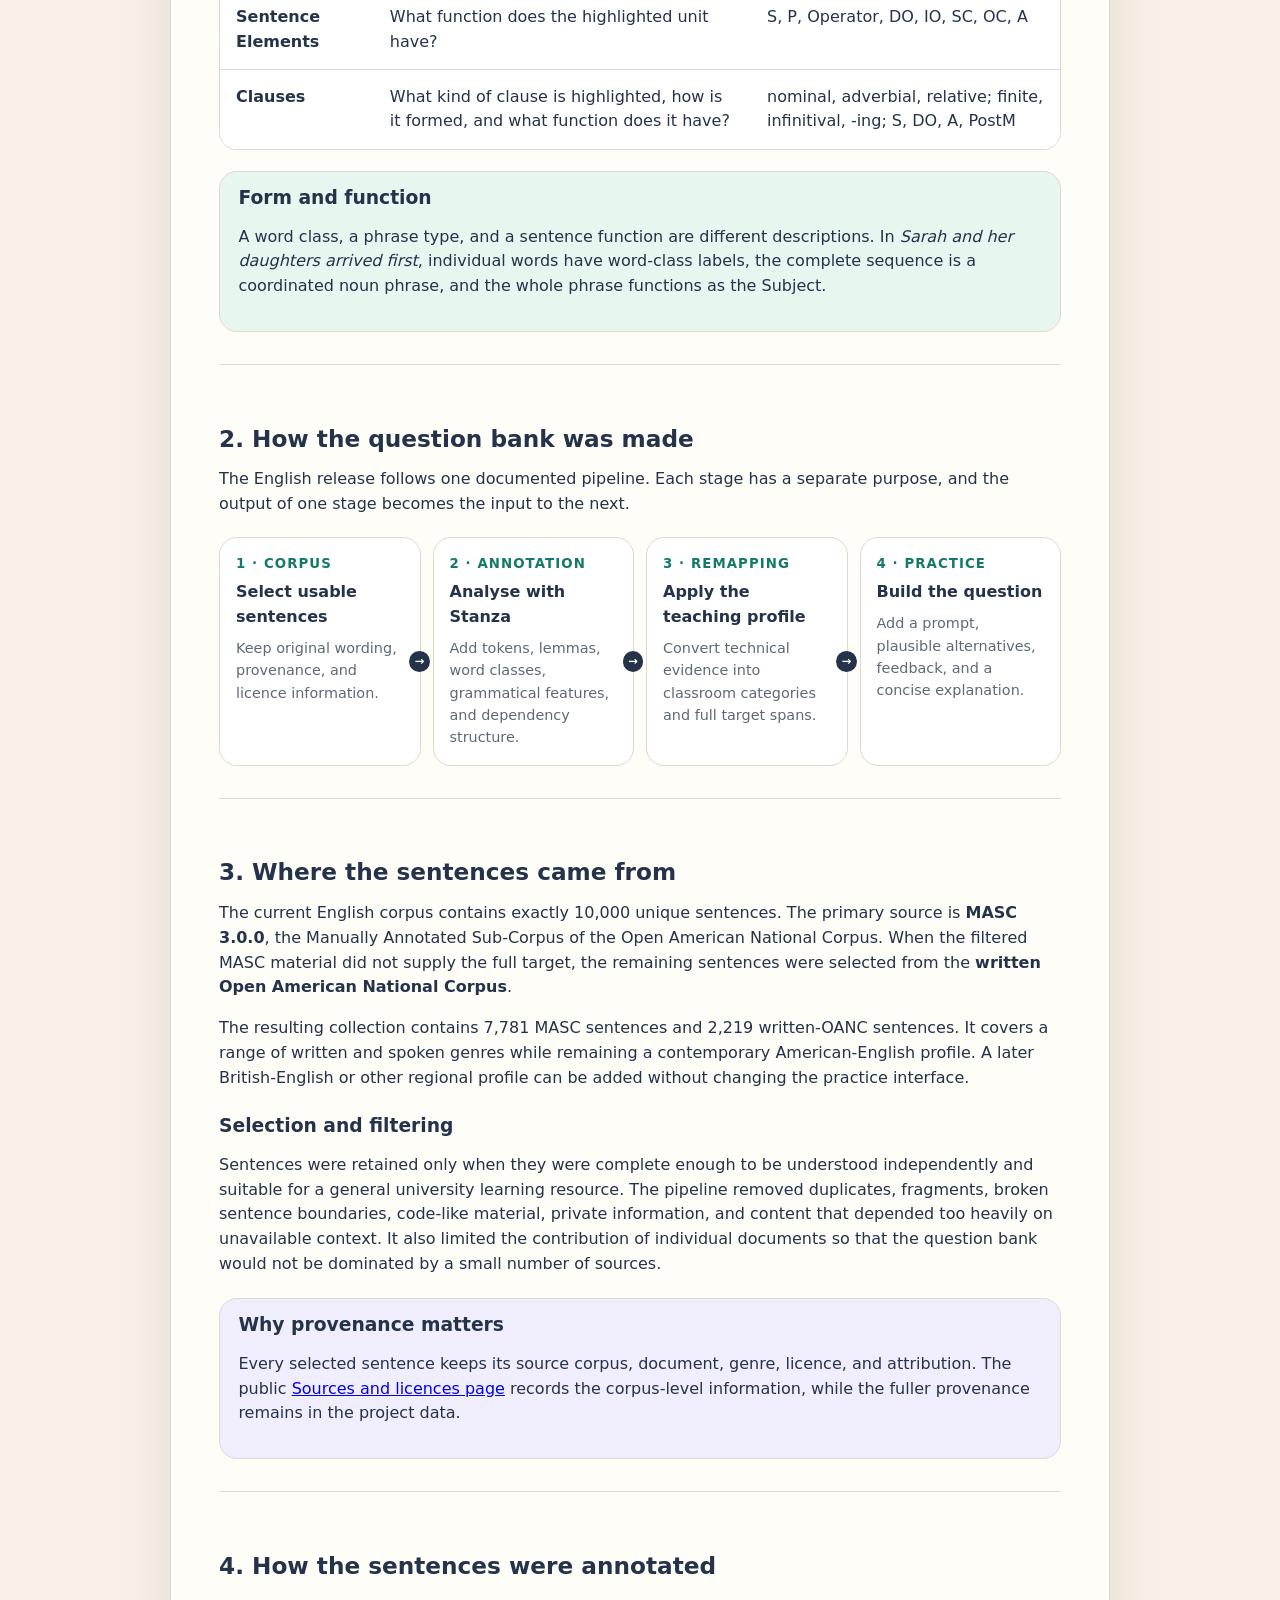
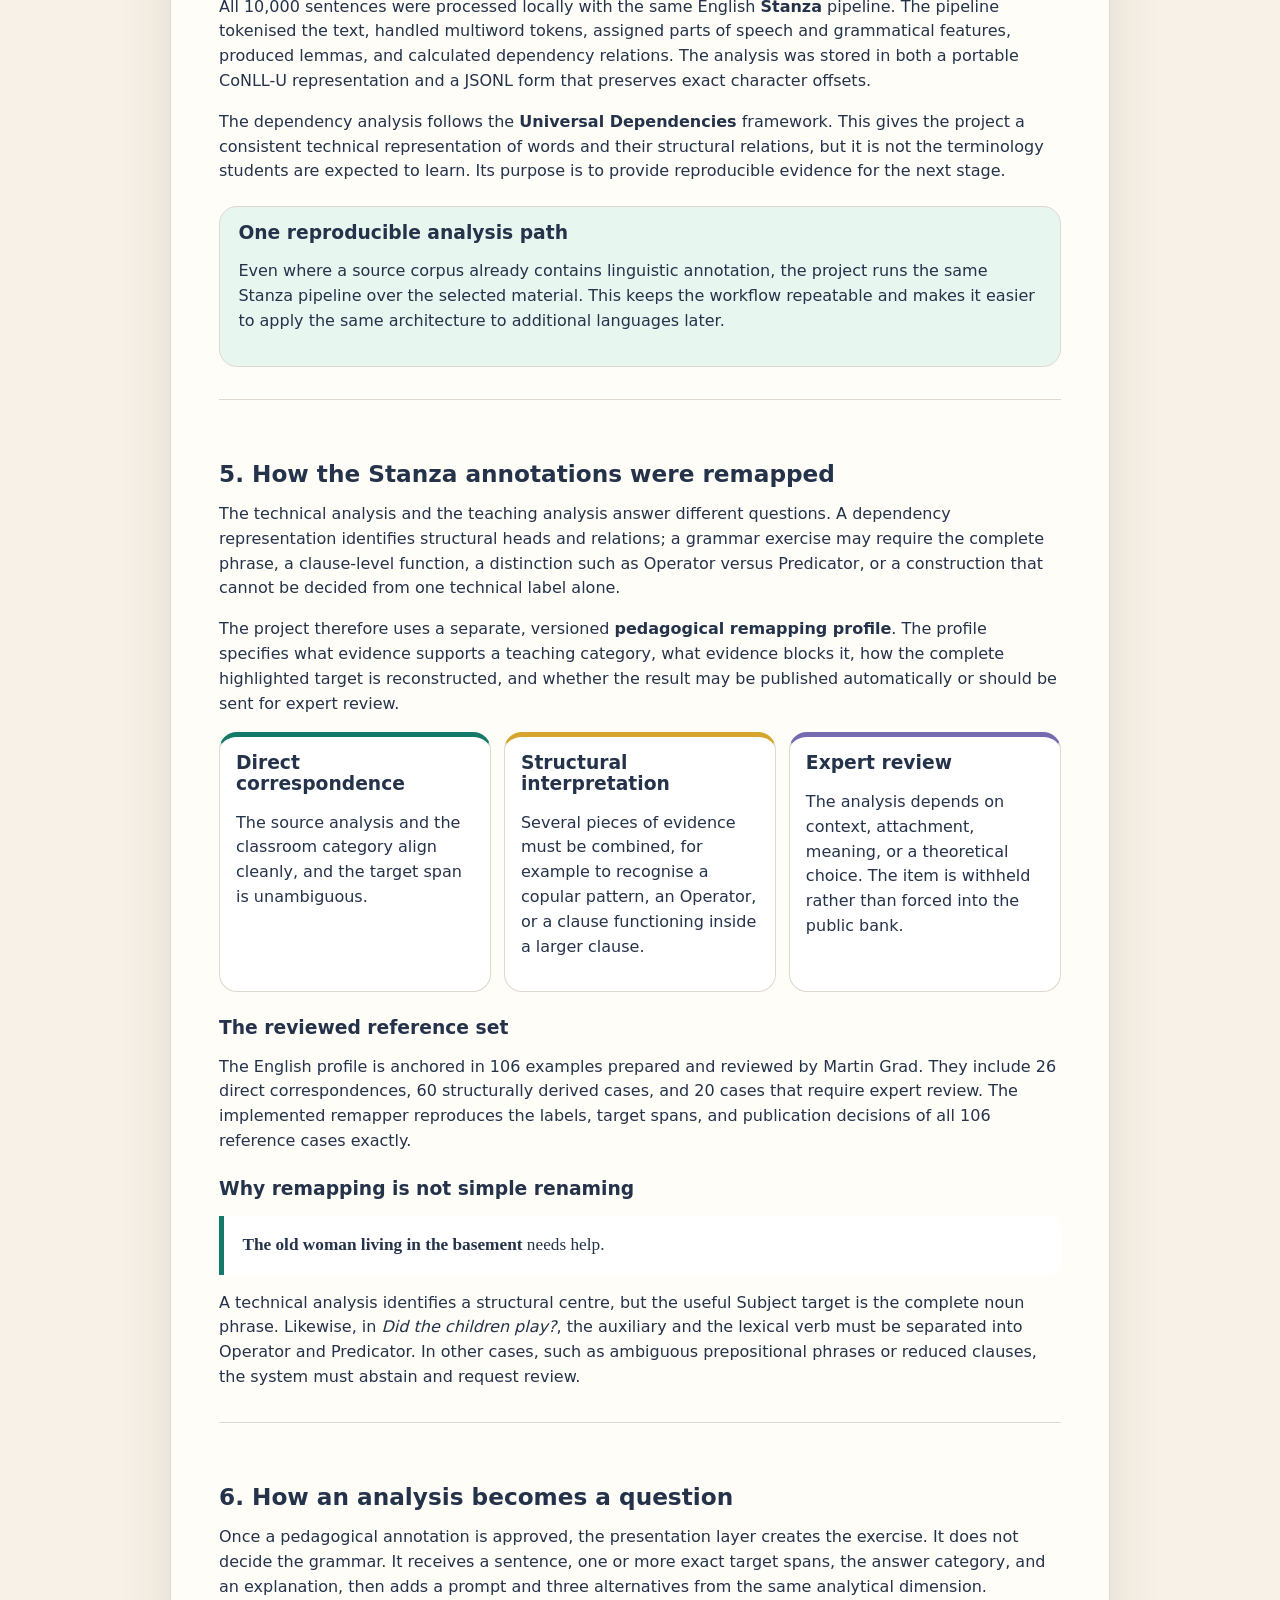
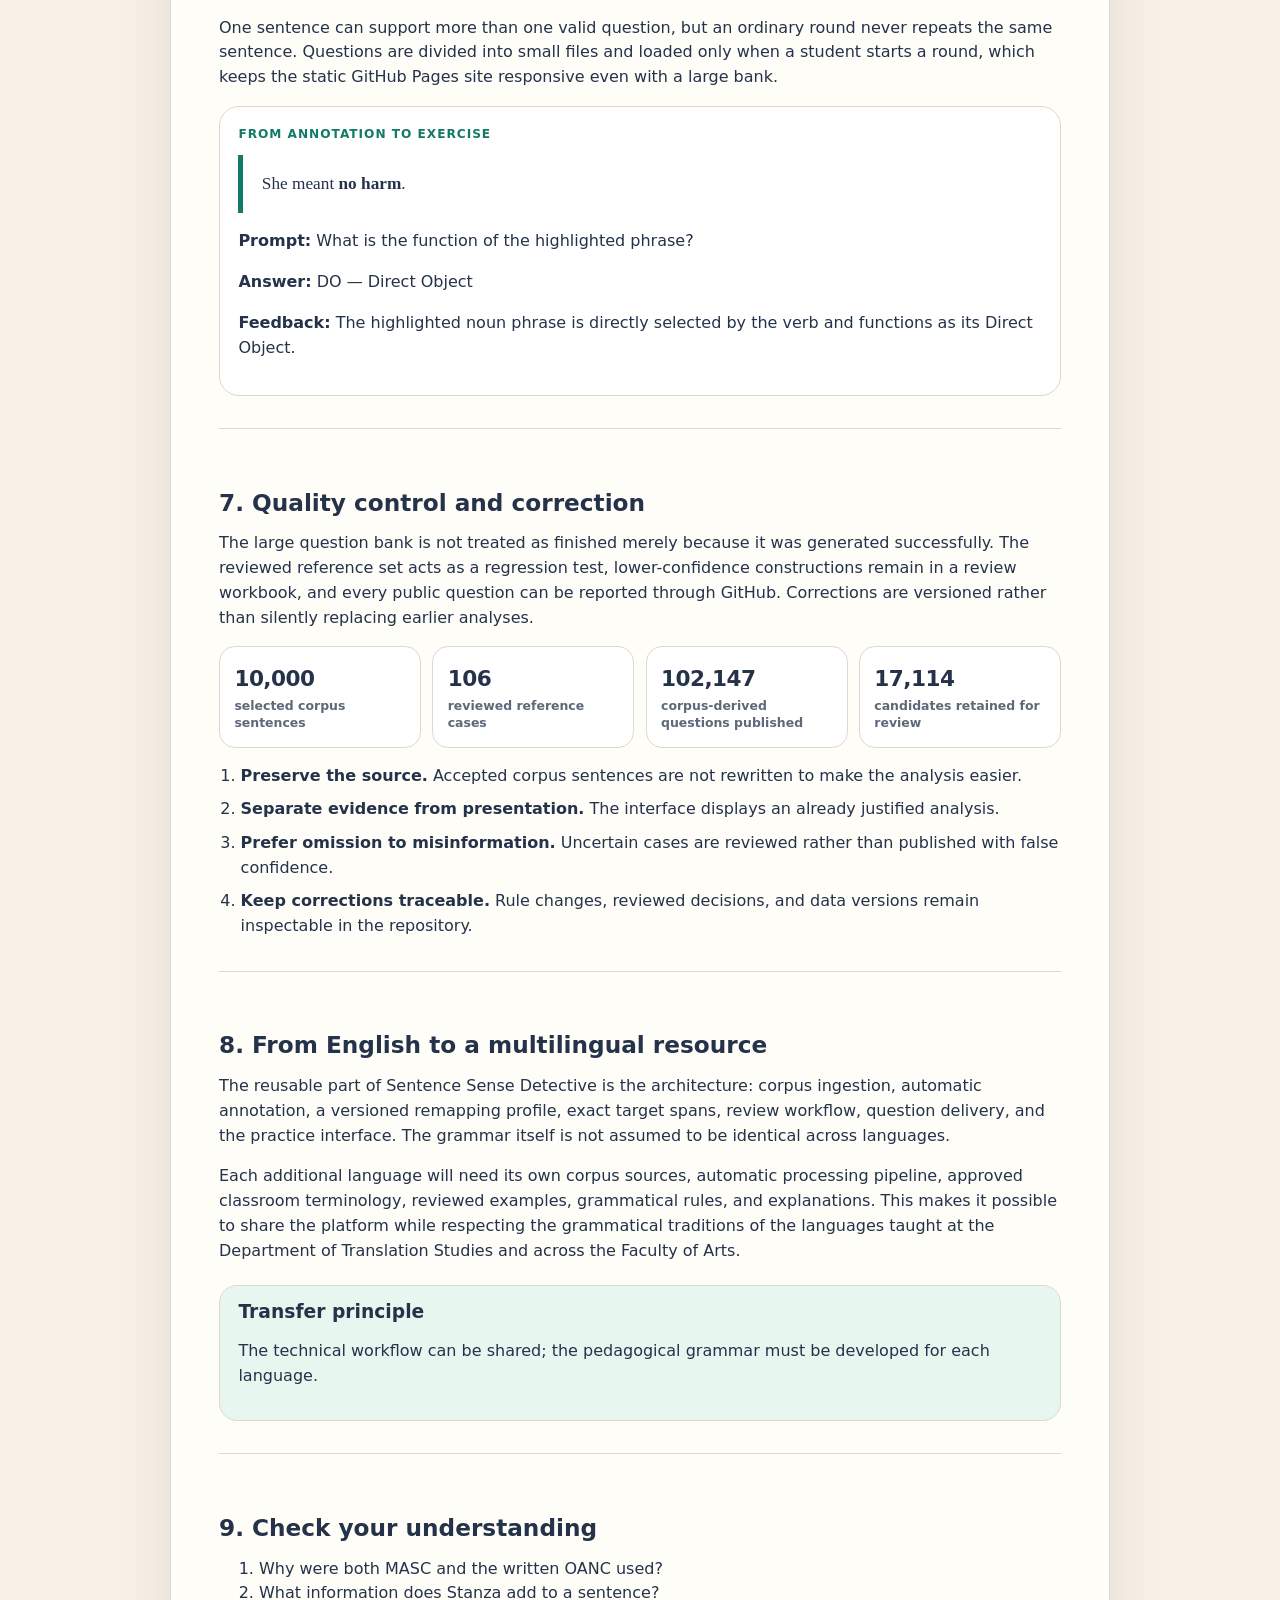
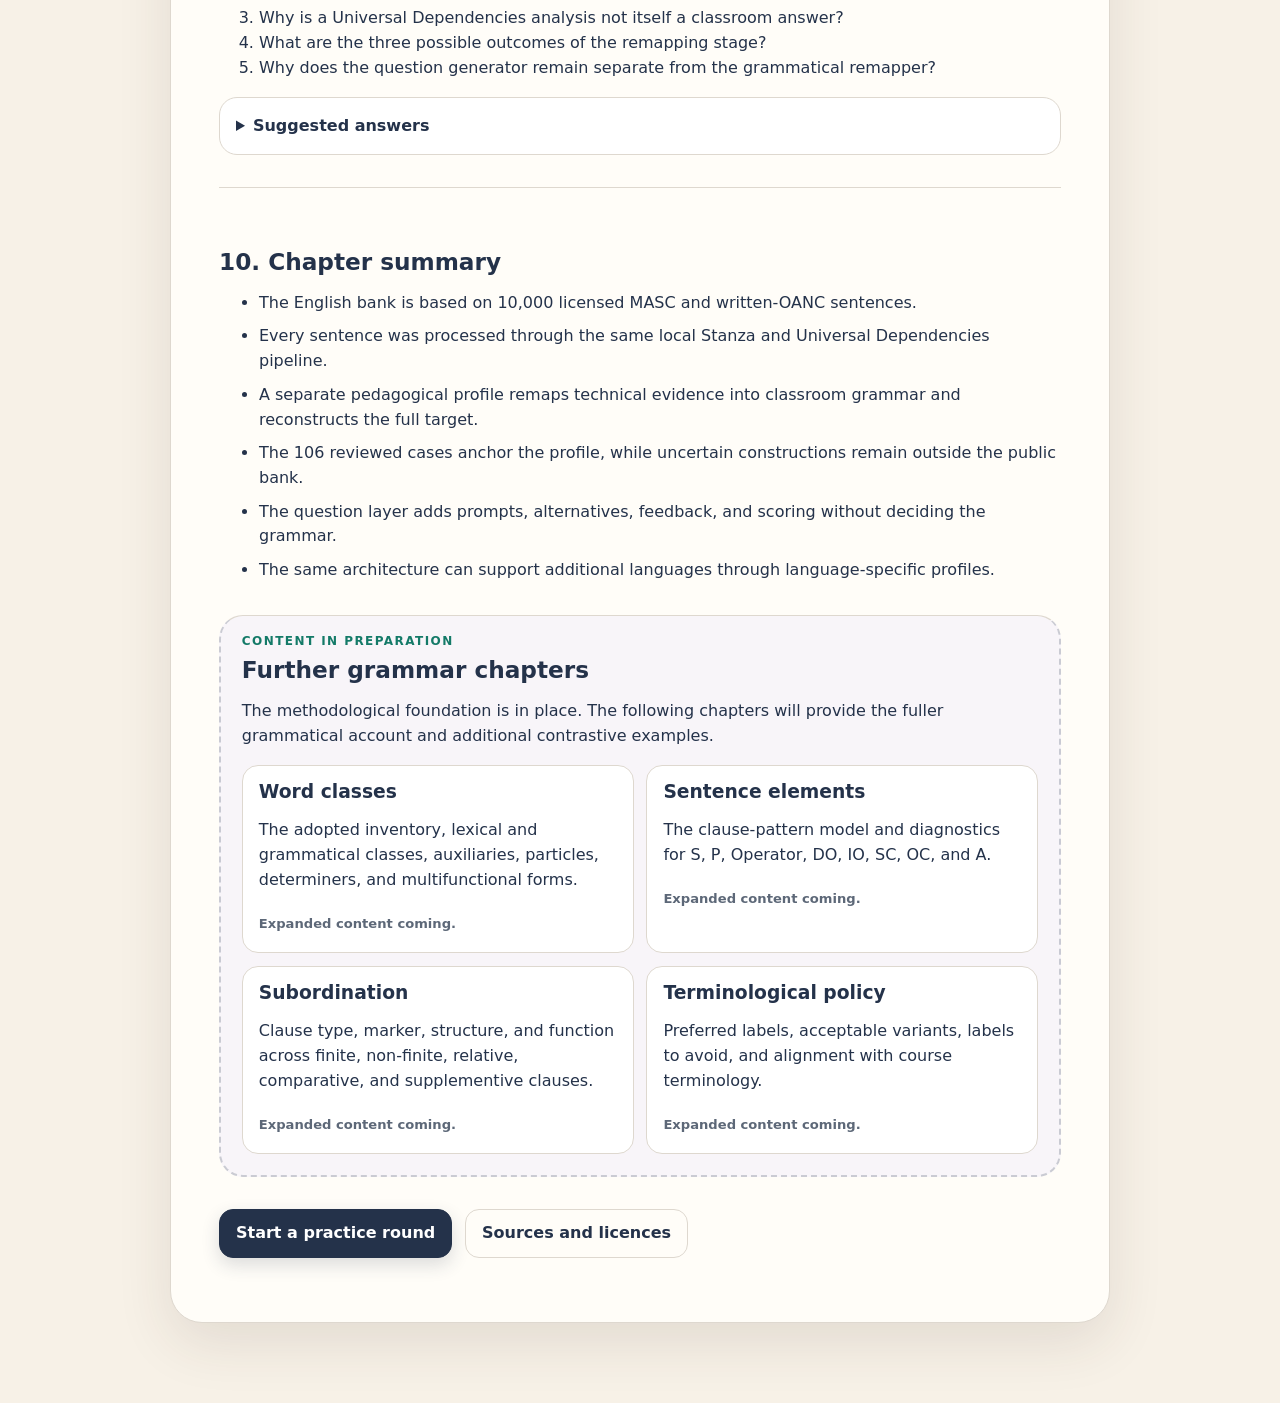
==== commit e3c1cda2: "Reframe the handbook around the complete corpus-to-question workflow" ====
--- a/docs/handbook.html
+++ b/docs/handbook.html
@@ -3,7 +3,7 @@
 <head>
   <meta charset="utf-8">
   <meta name="viewport" content="width=device-width, initial-scale=1">
-  <meta name="description" content="The Sentence Sense Detective handbook: grammatical analysis, formal pedagogical remapping, worked examples, and quality principles.">
+  <meta name="description" content="The Sentence Sense Detective handbook: corpus sources, automatic annotation, pedagogical remapping, question design, and quality control.">
   <meta name="theme-color" content="#24324a">
   <title>Grammar handbook · Sentence Sense Detective</title>
   <link rel="icon" href="assets/brand/favicon.svg" type="image/svg+xml">
@@ -13,7 +13,7 @@
   <link rel="manifest" href="assets/brand/site.webmanifest">
   <link rel="stylesheet" href="assets/styles.css?v=1.0.0">
   <link rel="stylesheet" href="assets/handbook.css?v=1.0.0">
-  <link rel="stylesheet" href="assets/remapping.css?v=1.0.0">
+  <link rel="stylesheet" href="assets/methodology.css?v=1.0.0">
 </head>
 <body>
   <a class="skip-link" href="#main">Skip to the handbook</a>
@@ -38,8 +38,8 @@
     <article class="credits-card handbook-card">
       <header class="chapter-header">
         <p class="eyebrow">Methodological introduction</p>
-        <h1>From sentence to analysis — and through remapping</h1>
-        <p class="chapter-lead">Sentence Sense Detective asks students to analyse a highlighted word, phrase, or clause and then compare their decision with a concise explanation. This chapter introduces the grammatical levels used in the tool and the formal remapping process that turns corpus annotation into classroom-ready questions.</p>
+        <h1>From corpus to classroom practice</h1>
+        <p class="chapter-lead">This chapter explains how Sentence Sense Detective was built: where the example sentences came from, how they were selected and annotated, how the Stanza analyses were remapped into the grammatical categories used in teaching, and how approved analyses became practice questions.</p>
         <p class="chapter-note">Additional chapters on word classes, sentence elements, subordination, and terminological policy are in preparation.</p>
       </header>
 
@@ -47,12 +47,14 @@
         <strong>In this chapter</strong>
         <ol>
           <li><a href="#goals">Learning goals</a></li>
-          <li><a href="#levels">Three levels of analysis</a></li>
-          <li><a href="#remapping">Formal pedagogical remapping</a></li>
-          <li><a href="#interpretation">Why interpretation is needed</a></li>
-          <li><a href="#examples">Worked examples</a></li>
-          <li><a href="#quality">Quality and uncertainty</a></li>
+          <li><a href="#design">Learning design</a></li>
+          <li><a href="#corpus">Corpus sources</a></li>
+          <li><a href="#annotation">Automatic annotation</a></li>
+          <li><a href="#remapping">Pedagogical remapping</a></li>
+          <li><a href="#questions">Question construction</a></li>
+          <li><a href="#quality">Quality control</a></li>
           <li><a href="#multilingual">Multilingual direction</a></li>
+          <li><a href="#self-check">Check your understanding</a></li>
         </ol>
       </nav>
 
@@ -60,125 +62,166 @@
         <h2>Learning goals</h2>
         <p>After working through this chapter, you should be able to:</p>
         <ul class="goal-list">
-          <li>distinguish <strong>word class</strong>, <strong>sentence element</strong>, and <strong>clause analysis</strong>;</li>
-          <li>define <strong>pedagogical remapping</strong> and explain why it is more than renaming labels;</li>
-          <li>distinguish direct correspondences, structurally derived analyses, and cases requiring expert review;</li>
-          <li>explain why a learning target may be a whole phrase, clause, or discontinuous unit;</li>
-          <li>understand how the project expands a question bank without presenting uncertainty as fact.</li>
+          <li>identify the corpora used for the English question bank and explain why provenance matters;</li>
+          <li>describe what the Stanza pipeline adds to each sentence;</li>
+          <li>explain why technical annotation cannot simply be displayed as classroom grammar;</li>
+          <li>describe the role of pedagogical remapping and expert review;</li>
+          <li>explain how an approved grammatical analysis becomes a practice question.</li>
         </ul>
       </section>
 
-      <section id="levels">
-        <h2>1. Three levels of grammatical analysis</h2>
-        <p>One expression can receive several compatible descriptions because different questions are being asked. In <em>Sarah and her daughters arrived first</em>, for example, <em>Sarah</em> is a proper noun, <em>daughters</em> is a noun, the complete sequence is a coordinated noun phrase, and the whole phrase functions as the <strong>Subject (S)</strong>.</p>
-        <div class="table-wrap" role="region" aria-label="Analytical levels" tabindex="0">
+      <section id="design">
+        <h2>1. The learning design</h2>
+        <p>Sentence Sense Detective is a practice resource, not an annotation viewer. Students see one highlighted target, choose among four answers, receive immediate feedback, and complete short ten-question rounds. The current English profile separates three related but distinct levels of analysis.</p>
+
+        <div class="table-wrap" role="region" aria-label="Practice modes" tabindex="0">
           <table class="handbook-table">
-            <thead><tr><th>Level</th><th>Central question</th><th>Typical answers</th></tr></thead>
+            <thead><tr><th>Practice mode</th><th>Central question</th><th>Examples of answers</th></tr></thead>
             <tbody>
-              <tr><td><strong>Parts of speech</strong></td><td>What kind of word is highlighted?</td><td>noun, pronoun, adjective, lexical verb, auxiliary, preposition</td></tr>
-              <tr><td><strong>Sentence elements</strong></td><td>What function does the highlighted unit have?</td><td>S, P, Operator, DO, IO, SC, OC, A</td></tr>
-              <tr><td><strong>Clauses</strong></td><td>What kind of clause is it, how is it formed, and what function does it have?</td><td>nominal, adverbial, relative; finite, infinitival, -ing; S, DO, A, PostM</td></tr>
+              <tr><td><strong>Parts of Speech</strong></td><td>What kind of word is highlighted?</td><td>noun, pronoun, adjective, lexical verb, auxiliary, preposition</td></tr>
+              <tr><td><strong>Sentence Elements</strong></td><td>What function does the highlighted unit have?</td><td>S, P, Operator, DO, IO, SC, OC, A</td></tr>
+              <tr><td><strong>Clauses</strong></td><td>What kind of clause is highlighted, how is it formed, and what function does it have?</td><td>nominal, adverbial, relative; finite, infinitival, -ing; S, DO, A, PostM</td></tr>
             </tbody>
           </table>
         </div>
+
         <aside class="chapter-box key-box">
-          <h3>Key principle</h3>
-          <p>Grammatical <strong>form</strong> and grammatical <strong>function</strong> are related, but they are not identical. A word-class label cannot by itself determine a sentence-element function, and a clause structure cannot by itself determine the function of that clause in the larger sentence.</p>
+          <h3>Form and function</h3>
+          <p>A word class, a phrase type, and a sentence function are different descriptions. In <em>Sarah and her daughters arrived first</em>, individual words have word-class labels, the complete sequence is a coordinated noun phrase, and the whole phrase functions as the Subject.</p>
+        </aside>
+      </section>
+
+      <section id="making">
+        <h2>2. How the question bank was made</h2>
+        <p>The English release follows one documented pipeline. Each stage has a separate purpose, and the output of one stage becomes the input to the next.</p>
+
+        <div class="method-pipeline" aria-label="Corpus-to-question workflow">
+          <article class="method-step"><small>1 · Corpus</small><strong>Select usable sentences</strong><p>Keep original wording, provenance, and licence information.</p></article>
+          <article class="method-step"><small>2 · Annotation</small><strong>Analyse with Stanza</strong><p>Add tokens, lemmas, word classes, grammatical features, and dependency structure.</p></article>
+          <article class="method-step"><small>3 · Remapping</small><strong>Apply the teaching profile</strong><p>Convert technical evidence into classroom categories and full target spans.</p></article>
+          <article class="method-step"><small>4 · Practice</small><strong>Build the question</strong><p>Add a prompt, plausible alternatives, feedback, and a concise explanation.</p></article>
+        </div>
+      </section>
+
+      <section id="corpus">
+        <h2>3. Where the sentences came from</h2>
+        <p>The current English corpus contains exactly 10,000 unique sentences. The primary source is <strong>MASC 3.0.0</strong>, the Manually Annotated Sub-Corpus of the Open American National Corpus. When the filtered MASC material did not supply the full target, the remaining sentences were selected from the <strong>written Open American National Corpus</strong>.</p>
+        <p>The resulting collection contains 7,781 MASC sentences and 2,219 written-OANC sentences. It covers a range of written and spoken genres while remaining a contemporary American-English profile. A later British-English or other regional profile can be added without changing the practice interface.</p>
+
+        <h3>Selection and filtering</h3>
+        <p>Sentences were retained only when they were complete enough to be understood independently and suitable for a general university learning resource. The pipeline removed duplicates, fragments, broken sentence boundaries, code-like material, private information, and content that depended too heavily on unavailable context. It also limited the contribution of individual documents so that the question bank would not be dominated by a small number of sources.</p>
+
+        <aside class="chapter-box reminder-box">
+          <h3>Why provenance matters</h3>
+          <p>Every selected sentence keeps its source corpus, document, genre, licence, and attribution. The public <a href="credits.html">Sources and licences page</a> records the corpus-level information, while the fuller provenance remains in the project data.</p>
+        </aside>
+      </section>
+
+      <section id="annotation">
+        <h2>4. How the sentences were annotated</h2>
+        <p>All 10,000 sentences were processed locally with the same English <strong>Stanza</strong> pipeline. The pipeline tokenised the text, handled multiword tokens, assigned parts of speech and grammatical features, produced lemmas, and calculated dependency relations. The analysis was stored in both a portable CoNLL-U representation and a JSONL form that preserves exact character offsets.</p>
+        <p>The dependency analysis follows the <strong>Universal Dependencies</strong> framework. This gives the project a consistent technical representation of words and their structural relations, but it is not the terminology students are expected to learn. Its purpose is to provide reproducible evidence for the next stage.</p>
+
+        <aside class="chapter-box key-box">
+          <h3>One reproducible analysis path</h3>
+          <p>Even where a source corpus already contains linguistic annotation, the project runs the same Stanza pipeline over the selected material. This keeps the workflow repeatable and makes it easier to apply the same architecture to additional languages later.</p>
         </aside>
       </section>
 
       <section id="remapping">
-        <h2>2. Formal pedagogical remapping</h2>
-        <p><strong>Remapping is the central methodological contribution of Sentence Sense Detective.</strong> It is the explicit, versioned process that connects a computational description of a sentence to the grammatical categories used in teaching. Stanza and Universal Dependencies supply the source analysis; the target layer contains the word classes, sentence elements, clause types, markers, structures, and functions practised by students.</p>
-        <p>This is not front-end relabelling. A rule may need to inspect several words and relations, recognise a clause pattern, recover the complete phrase or clause to be highlighted, apply an exclusion, resolve rule priority, and decide that the evidence is insufficient for automatic publication.</p>
-
-        <div class="remap-flow" aria-label="Formal remapping workflow">
-          <article class="remap-step"><small>1 · Source</small><strong>Corpus sentence</strong><p>An authentic sentence with preserved wording, licence, and provenance.</p></article>
-          <article class="remap-step"><small>2 · Analysis</small><strong>Stanza and UD</strong><p>Tokens, lemmas, features, heads, relations, and exact character offsets.</p></article>
-          <article class="remap-step"><small>3 · Remapping</small><strong>Pedagogical profile</strong><p>Versioned rules reconstruct the teaching analysis and its full target span.</p></article>
-          <article class="remap-step"><small>4 · Learning</small><strong>Practice question</strong><p>An approved annotation becomes a highlighted question with feedback.</p></article>
-        </div>
-
-        <h3>Three possible outcomes</h3>
-        <div class="remap-decision-grid">
-          <article><h3>Direct correspondence</h3><p>The source evidence, target extent, and classroom category align without a construction-specific inference.</p></article>
-          <article><h3>Structurally derived analysis</h3><p>The result is licensed only when an explicit grammatical configuration, lexical condition, and span strategy are satisfied.</p></article>
-          <article><h3>Expert review</h3><p>The evidence is incomplete or the construction depends on context or theoretical policy, so the candidate is withheld.</p></article>
-        </div>
-
-        <div class="remap-evidence">
-          <strong>The reviewed contract.</strong> The English profile is grounded in 106 cases prepared and reviewed by Martin Grad: 26 direct correspondences, 60 structurally derived analyses, and 20 cases requiring expert review. With the pinned Stanza pipeline, the implemented remapper reproduces all 106 labels, target spans, and publication decisions exactly. No review-only case is automatically published.
-        </div>
-
-        <p>The formal profile was applied to 10,000 openly reusable corpus sentences. It generated 274,198 pedagogical candidates, cleared 257,084 for presentation, and routed 17,114 to review. The presentation stage then produced 102,147 corpus-derived questions while keeping the 106 reviewed reference questions visible in the public bank.</p>
-
-        <aside class="chapter-box key-box">
-          <h3>Why remapping matters</h3>
-          <p>Without a separate remapping layer, an exercise generator would either expose technical annotation labels that students are not expected to learn or hide untested grammatical assumptions inside application code. Formal remapping makes those assumptions explicit, testable, correctable, and reusable.</p>
-        </aside>
-      </section>
-
-      <section id="interpretation">
-        <h2>3. Why remapping requires grammatical interpretation</h2>
-        <h3>A head word is not always the complete target</h3>
+        <h2>5. How the Stanza annotations were remapped</h2>
+        <p>The technical analysis and the teaching analysis answer different questions. A dependency representation identifies structural heads and relations; a grammar exercise may require the complete phrase, a clause-level function, a distinction such as Operator versus Predicator, or a construction that cannot be decided from one technical label alone.</p>
+        <p>The project therefore uses a separate, versioned <strong>pedagogical remapping profile</strong>. The profile specifies what evidence supports a teaching category, what evidence blocks it, how the complete highlighted target is reconstructed, and whether the result may be published automatically or should be sent for expert review.</p>
+
+        <div class="method-outcomes">
+          <article><h3>Direct correspondence</h3><p>The source analysis and the classroom category align cleanly, and the target span is unambiguous.</p></article>
+          <article><h3>Structural interpretation</h3><p>Several pieces of evidence must be combined, for example to recognise a copular pattern, an Operator, or a clause functioning inside a larger clause.</p></article>
+          <article><h3>Expert review</h3><p>The analysis depends on context, attachment, meaning, or a theoretical choice. The item is withheld rather than forced into the public bank.</p></article>
+        </div>
+
+        <h3>The reviewed reference set</h3>
+        <p>The English profile is anchored in 106 examples prepared and reviewed by Martin Grad. They include 26 direct correspondences, 60 structurally derived cases, and 20 cases that require expert review. The implemented remapper reproduces the labels, target spans, and publication decisions of all 106 reference cases exactly.</p>
+
+        <h3>Why remapping is not simple renaming</h3>
         <blockquote><strong>The old woman living in the basement</strong> needs help.</blockquote>
-        <p>The source analysis identifies a structural head, but the useful Subject target is the complete phrase, including its determiner, adjective, and postmodifier.</p>
-
-        <h3>Similar source structures may have different functions</h3>
-        <p>A prepositional phrase may be an Adverbial, a selected complement, a postmodifier, a predicative unit, or an ambiguous attachment. A shortcut such as “every oblique phrase is A” would create neat-looking but unreliable questions.</p>
-
-        <h3>A classroom category may combine several pieces of evidence</h3>
-        <blockquote>Paul <strong>is</strong> <strong>a good student</strong>.</blockquote>
-        <p>The copular configuration licenses two pedagogical units: <em>is</em> as <strong>P</strong> and <em>a good student</em> as <strong>SC</strong>. No single source label supplies the full analysis.</p>
-
-        <h3>Some units are discontinuous</h3>
-        <blockquote><strong>Did</strong> the children <strong>play</strong>?</blockquote>
-        <p>The auxiliary is <strong>Operator</strong>, while the lexical verb is <strong>P</strong>. The data model must therefore support more than one target span.</p>
-      </section>
-
-      <section id="examples">
-        <h2>4. Worked examples</h2>
+        <p>A technical analysis identifies a structural centre, but the useful Subject target is the complete noun phrase. Likewise, in <em>Did the children play?</em>, the auxiliary and the lexical verb must be separated into Operator and Predicator. In other cases, such as ambiguous prepositional phrases or reduced clauses, the system must abstain and request review.</p>
+      </section>
+
+      <section id="questions">
+        <h2>6. How an analysis becomes a question</h2>
+        <p>Once a pedagogical annotation is approved, the presentation layer creates the exercise. It does not decide the grammar. It receives a sentence, one or more exact target spans, the answer category, and an explanation, then adds a prompt and three alternatives from the same analytical dimension.</p>
+        <p>One sentence can support more than one valid question, but an ordinary round never repeats the same sentence. Questions are divided into small files and loaded only when a student starts a round, which keeps the static GitHub Pages site responsive even with a large bank.</p>
+
         <article class="worked-example">
-          <p class="example-label">Direct correspondence</p>
+          <p class="example-label">From annotation to exercise</p>
           <blockquote>She meant <strong>no harm</strong>.</blockquote>
-          <p><strong>Answer:</strong> DO — Direct Object. The complete noun phrase is a continuous and unambiguous object target.</p>
+          <p><strong>Prompt:</strong> What is the function of the highlighted phrase?</p>
+          <p><strong>Answer:</strong> DO — Direct Object</p>
+          <p><strong>Feedback:</strong> The highlighted noun phrase is directly selected by the verb and functions as its Direct Object.</p>
         </article>
-        <article class="worked-example">
-          <p class="example-label">Structurally derived analysis</p>
-          <blockquote>The milk <strong>seems</strong> <strong>off</strong>.</blockquote>
-          <p><strong>Answer:</strong> <em>off</em> is SC. The analysis depends on recognising a linking-verb pattern and the predicative relation to the Subject.</p>
-        </article>
-        <article class="worked-example">
-          <p class="example-label">Clause functioning as a sentence element</p>
-          <blockquote><strong>To have seen him lose his temper</strong> was unexpected.</blockquote>
-          <p><strong>Answer:</strong> S — Subject. The whole perfect infinitival clause fills the Subject position in the larger clause.</p>
-        </article>
-        <article class="worked-example">
-          <p class="example-label">Expert-review guard</p>
-          <blockquote><strong>It</strong> is important <strong>to know the truth</strong>.</blockquote>
-          <p>The construction contains a formal Subject and a postponed infinitival Subject. Treating <em>it</em> as an ordinary lexical Subject would conceal the construction.</p>
-        </article>
       </section>
 
       <section id="quality">
-        <h2>5. Quality, uncertainty, and the reviewed core</h2>
-        <p>The 106 reviewed cases are not merely examples. They form an executable contract: they establish terminology, target extent, exceptions, and non-automation policies. Later versions must reproduce them exactly or document an approved correction.</p>
+        <h2>7. Quality control and correction</h2>
+        <p>The large question bank is not treated as finished merely because it was generated successfully. The reviewed reference set acts as a regression test, lower-confidence constructions remain in a review workbook, and every public question can be reported through GitHub. Corrections are versioned rather than silently replacing earlier analyses.</p>
+
+        <div class="method-stats" aria-label="Current English release figures">
+          <div><strong>10,000</strong><span>selected corpus sentences</span></div>
+          <div><strong>106</strong><span>reviewed reference cases</span></div>
+          <div><strong>102,147</strong><span>corpus-derived questions published</span></div>
+          <div><strong>17,114</strong><span>candidates retained for review</span></div>
+        </div>
+
         <ol class="principle-list">
-          <li><strong>Do not confuse frequency with certainty.</strong> Common patterns may still be ambiguous.</li>
-          <li><strong>Do not generalise from one attractive example.</strong> A rule must survive contrasting cases.</li>
-          <li><strong>Do not use a confidence score as grammatical proof.</strong> Numerical confidence is not theoretical justification.</li>
-          <li><strong>Prefer omission to misinformation.</strong> Unresolved cases belong in expert review, not in a student quiz.</li>
+          <li><strong>Preserve the source.</strong> Accepted corpus sentences are not rewritten to make the analysis easier.</li>
+          <li><strong>Separate evidence from presentation.</strong> The interface displays an already justified analysis.</li>
+          <li><strong>Prefer omission to misinformation.</strong> Uncertain cases are reviewed rather than published with false confidence.</li>
+          <li><strong>Keep corrections traceable.</strong> Rule changes, reviewed decisions, and data versions remain inspectable in the repository.</li>
         </ol>
-        <p>The current review set includes difficult prepositional attachments, duration phrases, formal and postponed Subjects, object complements, reduced clauses, zero relatives, restrictive and non-restrictive relatives, comparative clauses, purpose–result ambiguity, and clauses whose higher function depends on the matrix predicate.</p>
       </section>
 
       <section id="multilingual">
-        <h2>6. From English to a multilingual resource</h2>
-        <p>The longer-term aim is not to impose the English profile on every language. The reusable architecture consists of corpus ingestion, a machine-readable source analysis, a formal rule schema, target spans, review workflow, question formats, and the practice interface. Each new language still requires its own approved teaching vocabulary, grammar profile, reviewed reference cases, explanations, and expert validation.</p>
+        <h2>8. From English to a multilingual resource</h2>
+        <p>The reusable part of Sentence Sense Detective is the architecture: corpus ingestion, automatic annotation, a versioned remapping profile, exact target spans, review workflow, question delivery, and the practice interface. The grammar itself is not assumed to be identical across languages.</p>
+        <p>Each additional language will need its own corpus sources, automatic processing pipeline, approved classroom terminology, reviewed examples, grammatical rules, and explanations. This makes it possible to share the platform while respecting the grammatical traditions of the languages taught at the Department of Translation Studies and across the Faculty of Arts.</p>
+
         <aside class="chapter-box key-box">
           <h3>Transfer principle</h3>
-          <p>The platform is shared; the grammar is language-specific.</p>
-        </aside>
+          <p>The technical workflow can be shared; the pedagogical grammar must be developed for each language.</p>
+        </aside>
+      </section>
+
+      <section id="self-check">
+        <h2>9. Check your understanding</h2>
+        <ol>
+          <li>Why were both MASC and the written OANC used?</li>
+          <li>What information does Stanza add to a sentence?</li>
+          <li>Why is a Universal Dependencies analysis not itself a classroom answer?</li>
+          <li>What are the three possible outcomes of the remapping stage?</li>
+          <li>Why does the question generator remain separate from the grammatical remapper?</li>
+        </ol>
+        <details class="answer-details">
+          <summary>Suggested answers</summary>
+          <ol>
+            <li>MASC was the primary source, while written OANC supplied the documented shortfall needed to reach 10,000 suitable unique sentences.</li>
+            <li>It adds tokenisation, lemmas, word-class and feature information, dependency structure, and exact offsets.</li>
+            <li>The technical representation is designed for computational consistency; classroom analysis may require different categories, complete target spans, and construction-level interpretation.</li>
+            <li>A direct correspondence, a structurally derived analysis, or expert review.</li>
+            <li>The presentation layer should display a justified analysis, not make grammatical decisions through interface code.</li>
+          </ol>
+        </details>
+      </section>
+
+      <section>
+        <h2>10. Chapter summary</h2>
+        <ul class="summary-list">
+          <li>The English bank is based on 10,000 licensed MASC and written-OANC sentences.</li>
+          <li>Every sentence was processed through the same local Stanza and Universal Dependencies pipeline.</li>
+          <li>A separate pedagogical profile remaps technical evidence into classroom grammar and reconstructs the full target.</li>
+          <li>The 106 reviewed cases anchor the profile, while uncertain constructions remain outside the public bank.</li>
+          <li>The question layer adds prompts, alternatives, feedback, and scoring without deciding the grammar.</li>
+          <li>The same architecture can support additional languages through language-specific profiles.</li>
+        </ul>
       </section>
 
       <section class="coming-section">
--- a/docs/assets/methodology.css
+++ b/docs/assets/methodology.css
@@ -0,0 +1,163 @@
+.build-note {
+  margin: 1.35rem 0 0;
+  padding: 1.15rem 1.25rem;
+  display: flex;
+  align-items: center;
+  justify-content: space-between;
+  gap: 1.25rem;
+  border: 1px solid var(--line);
+  border-radius: 22px;
+  background: linear-gradient(135deg, rgba(207, 238, 229, .42), rgba(255, 255, 255, .92));
+}
+.build-note-copy { max-width: 780px; }
+.build-note h2 {
+  margin: 0;
+  font-size: clamp(1.3rem, 2.7vw, 1.85rem);
+  letter-spacing: -.025em;
+}
+.build-note p:not(.eyebrow) {
+  margin: .45rem 0 0;
+  color: var(--ink-soft);
+}
+.build-note-action { flex: 0 0 auto; }
+
+.about-method-list {
+  margin: .75rem 0 0;
+  padding-left: 1.3rem;
+}
+.about-method-list li { margin: .55rem 0; }
+.about-method-list strong { color: var(--navy); }
+
+.method-pipeline {
+  margin: 1.25rem 0;
+  display: grid;
+  grid-template-columns: repeat(4, minmax(0, 1fr));
+  gap: .75rem;
+}
+.method-step {
+  position: relative;
+  min-height: 142px;
+  padding: 1rem;
+  border: 1px solid var(--line);
+  border-radius: 18px;
+  background: #fff;
+}
+.method-step:not(:last-child)::after {
+  content: "→";
+  position: absolute;
+  top: 50%;
+  right: -.65rem;
+  z-index: 2;
+  display: grid;
+  place-items: center;
+  width: 1.3rem;
+  height: 1.3rem;
+  border-radius: 999px;
+  background: var(--navy);
+  color: #fff;
+  font-size: .72rem;
+  font-weight: 900;
+}
+.method-step small {
+  display: block;
+  color: var(--mint-strong);
+  text-transform: uppercase;
+  letter-spacing: .08em;
+  font-weight: 900;
+}
+.method-step strong { display: block; margin-top: .35rem; }
+.method-step p { margin: .45rem 0 0; color: var(--ink-soft); font-size: .9rem; }
+
+.method-summary {
+  margin: 1.2rem 0;
+  padding: 1rem 1.15rem;
+  border-left: 5px solid var(--mint-strong);
+  border-radius: 0 18px 18px 0;
+  background: rgba(207, 238, 229, .38);
+}
+.method-summary p:last-child { margin-bottom: 0; }
+
+.method-stats {
+  display: grid;
+  grid-template-columns: repeat(4, minmax(0, 1fr));
+  gap: .7rem;
+  margin: 1rem 0;
+}
+.method-stats div {
+  padding: .9rem;
+  border: 1px solid var(--line);
+  border-radius: 16px;
+  background: #fff;
+}
+.method-stats strong {
+  display: block;
+  color: var(--navy);
+  font-size: 1.35rem;
+  letter-spacing: -.025em;
+}
+.method-stats span {
+  display: block;
+  margin-top: .2rem;
+  color: var(--ink-soft);
+  font-size: .78rem;
+  font-weight: 800;
+  line-height: 1.35;
+}
+
+.method-outcomes {
+  display: grid;
+  grid-template-columns: repeat(3, minmax(0, 1fr));
+  gap: .8rem;
+  margin: 1rem 0;
+}
+.method-outcomes article {
+  padding: 1rem;
+  border: 1px solid var(--line);
+  border-radius: 18px;
+  background: #fff;
+}
+.method-outcomes h3 { margin-top: 0; }
+.method-outcomes article:nth-child(1) { border-top: 5px solid var(--mint-strong); }
+.method-outcomes article:nth-child(2) { border-top: 5px solid #d5a52d; }
+.method-outcomes article:nth-child(3) { border-top: 5px solid #756bb1; }
+
+.coming-section {
+  margin-top: 3rem;
+  padding: 1.3rem;
+  border: 2px dashed rgba(36, 50, 74, .22);
+  border-radius: 24px;
+  background: rgba(222, 217, 255, .22);
+}
+.coming-section h2 { margin-top: 0; }
+.coming-grid {
+  display: grid;
+  grid-template-columns: 1fr 1fr;
+  gap: .8rem;
+}
+.coming-grid article {
+  padding: 1rem;
+  border: 1px solid var(--line);
+  border-radius: 16px;
+  background: #fff;
+}
+.coming-grid h3 { margin-top: 0; }
+.coming-note {
+  display: inline-block;
+  margin: .35rem 0 0;
+  color: var(--ink-soft);
+  font-size: .82rem;
+  font-weight: 850;
+}
+
+@media (max-width: 900px) {
+  .method-pipeline, .method-stats { grid-template-columns: 1fr 1fr; }
+  .method-step:nth-child(2)::after { display: none; }
+}
+
+@media (max-width: 680px) {
+  .build-note { align-items: flex-start; flex-direction: column; }
+  .build-note-action { width: 100%; }
+  .build-note-action a { width: 100%; justify-content: center; }
+  .method-pipeline, .method-stats, .method-outcomes, .coming-grid { grid-template-columns: 1fr; }
+  .method-step:not(:last-child)::after { display: none; }
+}
